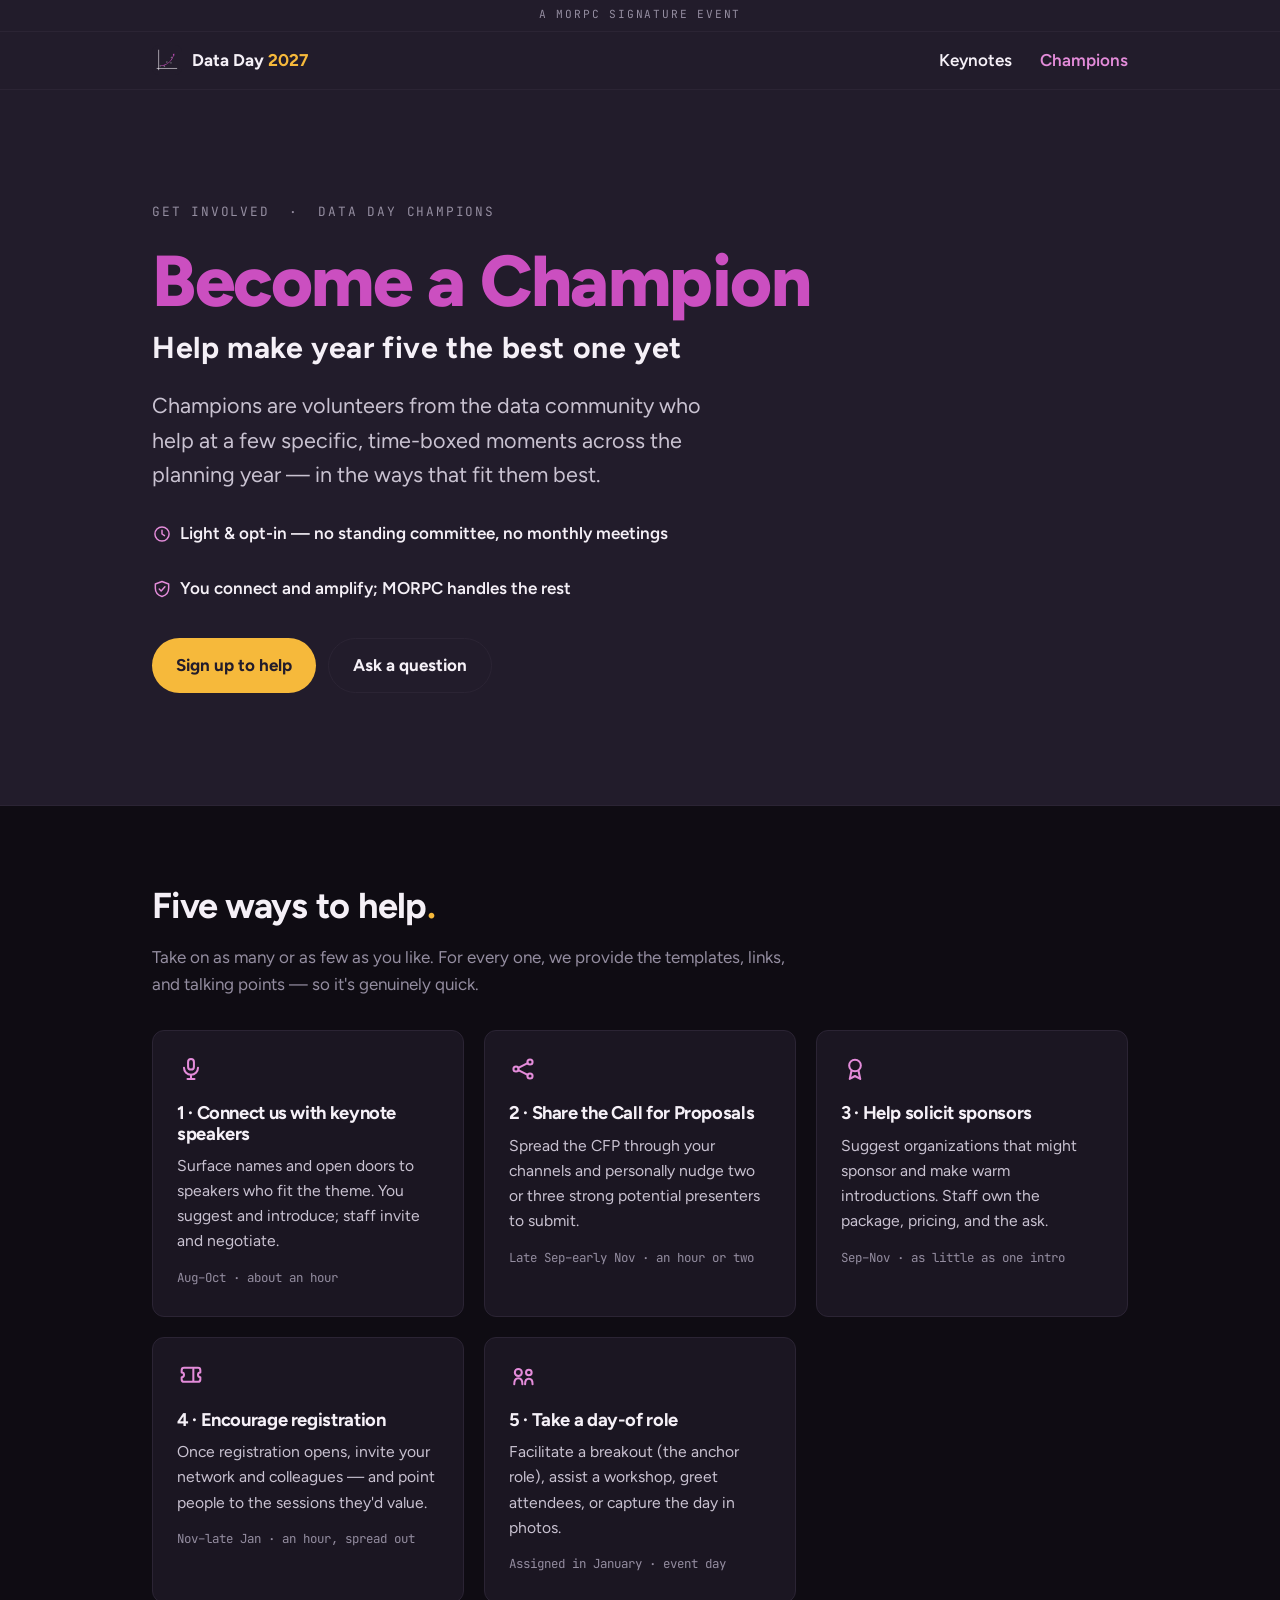
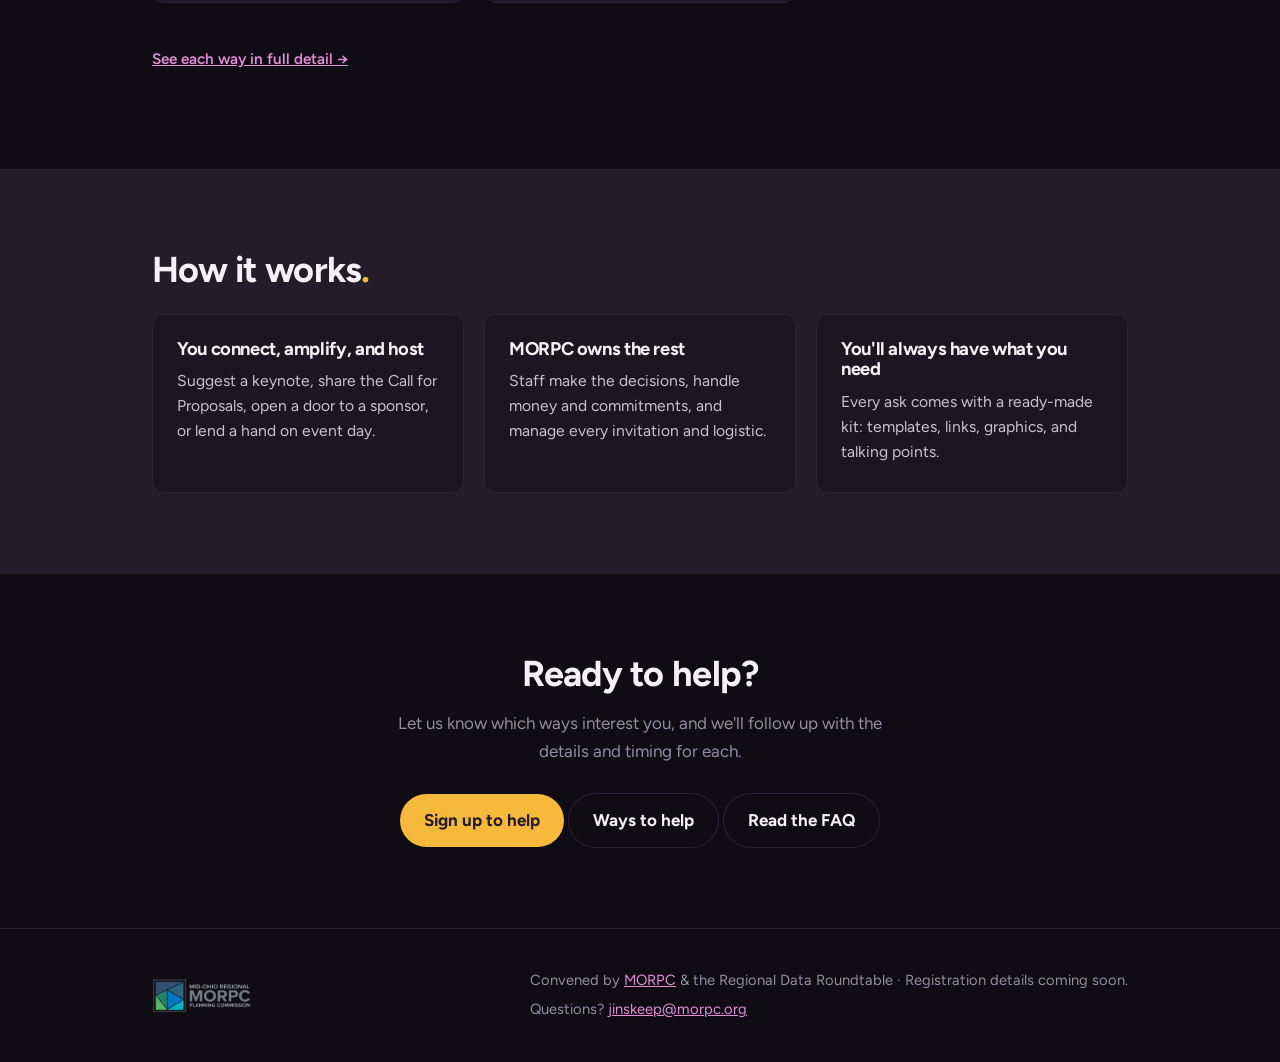
==== docs/champions.html @ 73b7ebe8 "Add Champions FAQ and Ways to Help pages New docs/ways-to-help.html (all five ways in full detail) a" ====
<!DOCTYPE html>
<html lang="en">
<head>
  <meta charset="utf-8">
  <meta name="viewport" content="width=device-width, initial-scale=1">
  <title>Champions — Data Day 2027</title>
  <meta name="description" content="Become a Data Day 2027 Champion — a volunteer from Central Ohio's data community who helps at a few specific, time-boxed moments across the planning year. Five ways to help; sign up to get involved.">
  <meta name="theme-color" content="#221C2B">
  <link rel="icon" href="assets/favicon.svg" type="image/svg+xml">

  <meta property="og:type" content="website">
  <meta property="og:title" content="Become a Data Day 2027 Champion">
  <meta property="og:description" content="Volunteers who help at a few key moments — connect, amplify, and host. Five ways to help.">

  <link rel="preconnect" href="https://fonts.googleapis.com">
  <link rel="preconnect" href="https://fonts.gstatic.com" crossorigin>
  <link href="https://fonts.googleapis.com/css2?family=Figtree:wght@400;500;600;700;800&family=JetBrains+Mono:wght@400;500&display=swap" rel="stylesheet">
  <link rel="stylesheet" href="styles.css">
</head>
<body>
  <a class="skip-link" href="#ways">Skip to content</a>

  <!-- MORPC signature strip -->
  <div class="sig-strip">
    <div class="wrap">
      <a href="https://www.morpc.org" target="_blank" rel="noopener">A MORPC Signature Event</a>
    </div>
  </div>

  <!-- ============================ TOP NAV ============================ -->
  <header class="topbar">
    <div class="wrap">
      <a class="topbar__brand" href="index.html">
        <img class="topbar__logo" src="assets/favicon.svg" alt="">
        <span>Data Day <b>2027</b></span>
      </a>
      <nav class="topbar__nav" aria-label="Primary">
        <a href="keynote.html">Keynotes</a>
        <a href="champions.html" aria-current="page">Champions</a>
      </nav>
    </div>
  </header>

  <!-- ============================ HERO ============================ -->
  <section class="hero">
    <div class="wrap">
      <p class="eyebrow">Get involved &nbsp;·&nbsp; Data Day Champions</p>
      <h1>Become a Champion<span class="sub">Help make year five the best one yet</span></h1>
      <p class="lede">Champions are volunteers from the data community who help at a few specific, time-boxed moments across the planning year — in the ways that fit them best.</p>

      <ul class="facts" style="max-width:none;">
        <li>
          <svg viewBox="0 0 24 24" fill="none" stroke="currentColor" stroke-width="1.75" stroke-linecap="round" stroke-linejoin="round" aria-hidden="true"><circle cx="12" cy="12" r="8.5"/><path d="M12 7.5V12L15 14"/></svg>
          Light &amp; opt-in — no standing committee, no monthly meetings
        </li>
      </ul>
      <ul class="facts" style="max-width:none;">
        <li>
          <svg viewBox="0 0 24 24" fill="none" stroke="currentColor" stroke-width="1.75" stroke-linecap="round" stroke-linejoin="round" aria-hidden="true"><path d="M12 3L20 6V11C20 16 16.3 19.6 12 21C7.7 19.6 4 16 4 11V6L12 3Z"/><path d="M8.7 12L11 14.3L15.5 9.3"/></svg>
          You connect and amplify; MORPC handles the rest
        </li>
      </ul>

      <div class="cta">
        <a class="btn btn-primary" href="https://forms.cloud.microsoft/r/7cFXhbQeMc" target="_blank" rel="noopener">Sign up to help</a>
        <a class="btn btn-ghost" href="mailto:jinskeep@morpc.org?subject=Data%20Day%202027%20Champions">Ask a question</a>
      </div>
    </div>
  </section>

  <!-- ============================ FIVE WAYS ============================ -->
  <section id="ways">
    <div class="wrap">
      <h2>Five ways to help<span class="tick">.</span></h2>
      <p class="muted" style="max-width:60ch;">Take on as many or as few as you like. For every one, we provide the templates, links, and talking points — so it's genuinely quick.</p>

      <div class="grid auto" style="margin-top:2rem;">
        <article class="card">
          <svg viewBox="0 0 24 24" fill="none" stroke="currentColor" stroke-width="1.75" stroke-linecap="round" stroke-linejoin="round" aria-hidden="true"><rect x="9.5" y="3.5" width="5" height="9" rx="2.5"/><path d="M6 11A6 6 0 0 0 18 11"/><path d="M12 17V20.5"/><path d="M9 20.5H15"/></svg>
          <h3>1 · Connect us with keynote speakers</h3>
          <p>Surface names and open doors to speakers who fit the theme. You suggest and introduce; staff invite and negotiate.</p>
          <p class="meta">Aug–Oct · about an hour</p>
        </article>

        <article class="card">
          <svg viewBox="0 0 24 24" fill="none" stroke="currentColor" stroke-width="1.75" stroke-linecap="round" stroke-linejoin="round" aria-hidden="true"><path d="M8 11L16 7"/><path d="M8 13L16 17"/><circle cx="6" cy="12" r="2.2"/><circle cx="18" cy="6" r="2.2"/><circle cx="18" cy="18" r="2.2"/></svg>
          <h3>2 · Share the Call for Proposals</h3>
          <p>Spread the CFP through your channels and personally nudge two or three strong potential presenters to submit.</p>
          <p class="meta">Late Sep–early Nov · an hour or two</p>
        </article>

        <article class="card">
          <svg viewBox="0 0 24 24" fill="none" stroke="currentColor" stroke-width="1.75" stroke-linecap="round" stroke-linejoin="round" aria-hidden="true"><path d="M9 13.5L7.5 20.5L12 18L16.5 20.5L15 13.5"/><circle cx="12" cy="9" r="5"/></svg>
          <h3>3 · Help solicit sponsors</h3>
          <p>Suggest organizations that might sponsor and make warm introductions. Staff own the package, pricing, and the ask.</p>
          <p class="meta">Sep–Nov · as little as one intro</p>
        </article>

        <article class="card">
          <svg viewBox="0 0 24 24" fill="none" stroke="currentColor" stroke-width="1.75" stroke-linecap="round" stroke-linejoin="round" aria-hidden="true"><path d="M4 9V7A2 2 0 0 1 6 5H18A2 2 0 0 1 20 7V9A2 2 0 0 0 20 13V15A2 2 0 0 1 18 17H6A2 2 0 0 1 4 15V13A2 2 0 0 0 4 9Z"/><path d="M14 6V16"/></svg>
          <h3>4 · Encourage registration</h3>
          <p>Once registration opens, invite your network and colleagues — and point people to the sessions they'd value.</p>
          <p class="meta">Nov–late Jan · an hour, spread out</p>
        </article>

        <article class="card">
          <svg viewBox="0 0 24 24" fill="none" stroke="currentColor" stroke-width="1.75" stroke-linecap="round" stroke-linejoin="round" aria-hidden="true"><path d="M4.5 19C4.5 15.7 6 14 8 14C10 14 11.5 15.7 11.5 19"/><path d="M13.8 19C13.8 16 15.2 14.4 17 14.4C18.8 14.4 20.2 16 20.2 19"/><circle cx="8" cy="9" r="3"/><circle cx="17" cy="9" r="2.4"/></svg>
          <h3>5 · Take a day-of role</h3>
          <p>Facilitate a breakout (the anchor role), assist a workshop, greet attendees, or capture the day in photos.</p>
          <p class="meta">Assigned in January · event day</p>
        </article>
      </div>
      <p style="margin-top:1.75rem;"><a class="card__more" href="ways-to-help.html">See each way in full detail &rarr;</a></p>
    </div>
  </section>

  <!-- ============================ HOW IT WORKS ============================ -->
  <section id="how" class="venue">
    <div class="wrap">
      <h2>How it works<span class="tick">.</span></h2>
      <div class="grid cols-3" style="margin-top:1.5rem;">
        <article class="card">
          <h3>You connect, amplify, and host</h3>
          <p>Suggest a keynote, share the Call for Proposals, open a door to a sponsor, or lend a hand on event day.</p>
        </article>
        <article class="card">
          <h3>MORPC owns the rest</h3>
          <p>Staff make the decisions, handle money and commitments, and manage every invitation and logistic.</p>
        </article>
        <article class="card">
          <h3>You'll always have what you need</h3>
          <p>Every ask comes with a ready-made kit: templates, links, graphics, and talking points.</p>
        </article>
      </div>
    </div>
  </section>

  <!-- ============================ CTA ============================ -->
  <section id="signup">
    <div class="wrap" style="text-align:center;">
      <h2 style="margin-bottom:0.5rem;">Ready to help?</h2>
      <p class="muted" style="max-width:48ch; margin-inline:auto;">Let us know which ways interest you, and we'll follow up with the details and timing for each.</p>
      <div class="cta" style="justify-content:center; margin-top:1.75rem;">
        <a class="btn btn-primary" href="https://forms.cloud.microsoft/r/7cFXhbQeMc" target="_blank" rel="noopener">Sign up to help</a>
        <a class="btn btn-ghost" href="ways-to-help.html">Ways to help</a>
        <a class="btn btn-ghost" href="faq.html">Read the FAQ</a>
      </div>
    </div>
  </section>

  <!-- ============================ FOOTER ============================ -->
  <footer>
    <div class="wrap">
      <a class="footer__morpc" href="https://www.morpc.org" target="_blank" rel="noopener" aria-label="Mid-Ohio Regional Planning Commission — morpc.org (opens in a new tab)">
        <img src="assets/morpc-logo.png" alt="Mid-Ohio Regional Planning Commission (MORPC)">
      </a>
      <div class="footer__text">
        <p>Convened by <a href="https://www.morpc.org" target="_blank" rel="noopener">MORPC</a> &amp; the Regional Data Roundtable · Registration details coming soon.</p>
        <p>Questions? <a href="mailto:jinskeep@morpc.org">jinskeep@morpc.org</a></p>
      </div>
    </div>
  </footer>
</body>
</html>
---- docs/styles.css ----
/* ==========================================================================
   Data Day 2027 — site styles
   Dark-first, mobile-first. Design tokens synced from ../Design/palette.css
   (kept inline here so GitHub Pages serves everything from /docs).
   ========================================================================== */

:root {
  /* Signal Magenta (hero) */
  --dd-magenta-300: #E48CDA;
  --dd-magenta-500: #CB4FC0;
  --dd-magenta-600: #7A2F71;
  /* Route Indigo (secondary) */
  --dd-indigo-300: #9C8FE0;
  --dd-indigo-500: #6153C4;
  /* Plot Gold (accent / forward motion) */
  --dd-gold-500: #F6B93B;
  --dd-gold-600: #B8790F;
  /* Neutrals / surfaces */
  --dd-cloud: #F5F0F7;
  --dd-mist: #948DA0;
  --dd-surface: #4A3F5C;
  --dd-ink-void: #221C2B;
  --dd-page: #0F0C13;
  --dd-card: #1B1622;
  --dd-border: #2B2434;

  /* semantic aliases */
  --bg: var(--dd-page);
  --fg: var(--dd-cloud);
  --fg-muted: var(--dd-mist);
  --accent: var(--dd-gold-500);
  --hero: var(--dd-magenta-500);
  --link: var(--dd-magenta-300);

  --maxw: 68rem;
  --pad: clamp(1.25rem, 5vw, 3.5rem);
  --radius: 12px;
  --font: 'Figtree', system-ui, -apple-system, 'Segoe UI', Roboto, sans-serif;
}

* { box-sizing: border-box; }

html { scroll-behavior: smooth; }

body {
  margin: 0;
  background: var(--bg);
  color: var(--fg);
  font-family: var(--font);
  font-size: 1.0625rem;
  line-height: 1.6;
  -webkit-font-smoothing: antialiased;
}

h1, h2, h3 { line-height: 1.1; letter-spacing: -0.02em; margin: 0 0 0.5em; }

a { color: var(--link); }

img, svg { max-width: 100%; }

/* Skip link for keyboard users */
.skip-link {
  position: absolute; left: -999px; top: 0;
  background: var(--dd-gold-500); color: var(--dd-ink-void);
  padding: 0.5rem 1rem; border-radius: 0 0 8px 0; font-weight: 700; z-index: 10;
}
.skip-link:focus { left: 0; }

.wrap { width: 100%; max-width: var(--maxw); margin-inline: auto; padding-inline: var(--pad); }

/* ---- Buttons ---- */
.btn {
  display: inline-flex; align-items: center; gap: 0.5rem;
  font-weight: 700; text-decoration: none; border-radius: 999px;
  padding: 0.8rem 1.5rem; transition: transform .12s ease, filter .12s ease;
}
.btn:hover { transform: translateY(-1px); filter: brightness(1.05); }
.btn-primary { background: var(--dd-gold-500); color: var(--dd-ink-void); } /* AAA on dark */
.btn-ghost {
  background: transparent; color: var(--fg);
  border: 1.5px solid var(--dd-border);
}

/* ---- MORPC signature strip (above nav) ---- */
.sig-strip { background: var(--dd-ink-void); border-bottom: 1px solid var(--dd-border); }
.sig-strip .wrap { display: flex; justify-content: center; padding-block: 0.4rem; }
.sig-strip a, .sig-strip span {
  font-family: 'JetBrains Mono', ui-monospace, monospace;
  font-size: 0.7rem; letter-spacing: 0.16em; text-transform: uppercase;
  color: var(--dd-mist); text-decoration: none;
}
.sig-strip a:hover { color: var(--dd-magenta-300); }

/* ---- Top nav ---- */
.topbar { background: var(--dd-ink-void); border-bottom: 1px solid var(--dd-border); }
.topbar .wrap { display: flex; align-items: center; justify-content: space-between; padding-block: 0.85rem; }
.topbar__brand { display: flex; align-items: center; gap: 0.6rem; color: var(--fg); text-decoration: none; font-weight: 700; }
.topbar__logo { width: 30px; height: 30px; }
.topbar__brand b { color: var(--dd-gold-500); }
.topbar__nav { display: flex; gap: clamp(1rem, 3vw, 1.75rem); }
.topbar__nav a { color: var(--fg); text-decoration: none; font-weight: 600; }
.topbar__nav a:hover, .topbar__nav a[aria-current="page"] { color: var(--dd-magenta-300); }

/* ---- Hero ---- */
.hero {
  background: var(--dd-ink-void);
  border-bottom: 1px solid var(--dd-border);
  padding-block: clamp(3.5rem, 10vw, 7rem);
}
.hero .eyebrow {
  font-family: 'JetBrains Mono', ui-monospace, monospace;
  font-size: 0.8rem; letter-spacing: 0.14em; text-transform: uppercase;
  color: var(--dd-mist); margin: 0 0 1.25rem;
}
.hero__mark { width: clamp(64px, 12vw, 104px); height: auto; margin-bottom: 1.5rem; }
/* Mark + title share one row (horizontal lockup) */
.hero__lockup { display: flex; align-items: center; gap: clamp(1rem, 3vw, 2rem); }
.hero__lockup .hero__mark { margin-bottom: 0; flex: none; }
.hero__lockup h1 { flex: 1 1 auto; min-width: 0; }
.hero h1 {
  font-size: clamp(2.5rem, 8vw, 4.5rem); font-weight: 800; margin: 0;
  color: var(--hero);
}
.hero h1 .sub { display: block; color: var(--fg); font-size: 0.42em; font-weight: 700; letter-spacing: 0.02em; margin-top: 0.6rem; }
.hero .lede { font-size: clamp(1.05rem, 2.5vw, 1.35rem); color: #C9C2D1; max-width: 42ch; margin: 1.5rem 0 0; }
.hero .facts { display: flex; flex-wrap: wrap; gap: 0.6rem 1.5rem; margin: 1.75rem 0 0; padding: 0; list-style: none; }
.hero .facts li { display: flex; align-items: center; gap: 0.5rem; font-weight: 600; }
.hero .facts .num { color: var(--dd-gold-500); }
.hero .facts svg { width: 20px; height: 20px; color: var(--dd-magenta-300); flex: none; }
.hero .cta { display: flex; flex-wrap: wrap; gap: 0.75rem; margin-top: 2.25rem; }

/* ---- Sections ---- */
section { padding-block: clamp(3rem, 8vw, 5rem); }
section h2 { font-size: clamp(1.6rem, 4vw, 2.25rem); color: var(--fg); }
section h2 .tick { color: var(--dd-gold-500); }
.muted { color: var(--fg-muted); }
.grid { display: grid; gap: 1.25rem; grid-template-columns: 1fr; }
@media (min-width: 40rem) { .grid.cols-3 { grid-template-columns: repeat(3, 1fr); } }
.grid.auto { grid-template-columns: repeat(auto-fit, minmax(15rem, 1fr)); }

.card {
  background: var(--dd-card); border: 1px solid var(--dd-border);
  border-radius: var(--radius); padding: 1.5rem 1.5rem 1.75rem;
}
.card svg { width: 28px; height: 28px; color: var(--dd-magenta-300); margin-bottom: 0.75rem; }
.card h3 { font-size: 1.15rem; color: var(--fg); }
.card p { margin: 0; color: #C9C2D1; font-size: 0.98rem; }
.card .meta { margin-top: 0.9rem; font-family: 'JetBrains Mono', ui-monospace, monospace; font-size: 0.78rem; color: var(--dd-mist); }

/* Whole-card links (Get involved) */
.card--link { text-decoration: none; color: inherit; display: block; transition: border-color .12s ease, transform .12s ease; }
.card--link:hover { border-color: var(--dd-magenta-500); transform: translateY(-2px); }
.card__more { display: inline-block; margin-top: 1rem; color: var(--dd-magenta-300); font-weight: 600; font-size: 0.95rem; }
.card--link:hover .card__more { color: var(--dd-magenta-500); }

/* ---- Ways to help: per-way key/value meta ---- */
.way ul { margin: 0 0 0.5rem; padding-left: 1.15rem; color: #C9C2D1; }
.way ul li { margin-bottom: 0.35rem; }
.way ul li::marker { color: var(--dd-magenta-300); }
.kv { margin: 1.1rem 0 0; }
.kv > div { display: grid; grid-template-columns: 6.5rem 1fr; gap: 0.15rem 0.9rem; padding: 0.5rem 0; border-top: 1px solid var(--dd-border); }
.kv dt { font-family: 'JetBrains Mono', ui-monospace, monospace; font-size: 0.68rem; text-transform: uppercase; letter-spacing: 0.08em; color: var(--dd-mist); padding-top: 0.15rem; }
.kv dd { margin: 0; color: #C9C2D1; font-size: 0.95rem; }

/* ---- FAQ ---- */
.faq { margin: 1rem 0 2.5rem; max-width: 74ch; }
.faq__item + .faq__item { margin-top: 1.6rem; padding-top: 1.6rem; border-top: 1px solid var(--dd-border); }
.faq__q { font-size: 1.1rem; color: var(--fg); margin: 0 0 0.5rem; }
.faq__a { margin: 0; color: #C9C2D1; }

/* ---- Venue ---- */
.venue { background: var(--dd-ink-void); border-block: 1px solid var(--dd-border); }
.venue address { font-style: normal; color: #C9C2D1; margin: 0.5rem 0 1.25rem; }

/* ---- Footer ---- */
footer { padding-block: 2.5rem; border-top: 1px solid var(--dd-border); }
footer .wrap { display: flex; flex-wrap: wrap; gap: 1.5rem 2rem; justify-content: space-between; align-items: center; }
footer p { margin: 0; color: var(--fg-muted); font-size: 0.92rem; }
footer a { color: var(--link); }
.footer__morpc { display: inline-flex; flex: none; }
.footer__morpc img { width: 100px; height: auto; }
.footer__text { display: flex; flex-direction: column; gap: 0.4rem; }

/* Respect reduced motion */
@media (prefers-reduced-motion: reduce) {
  html { scroll-behavior: auto; }
  .btn { transition: none; }
}
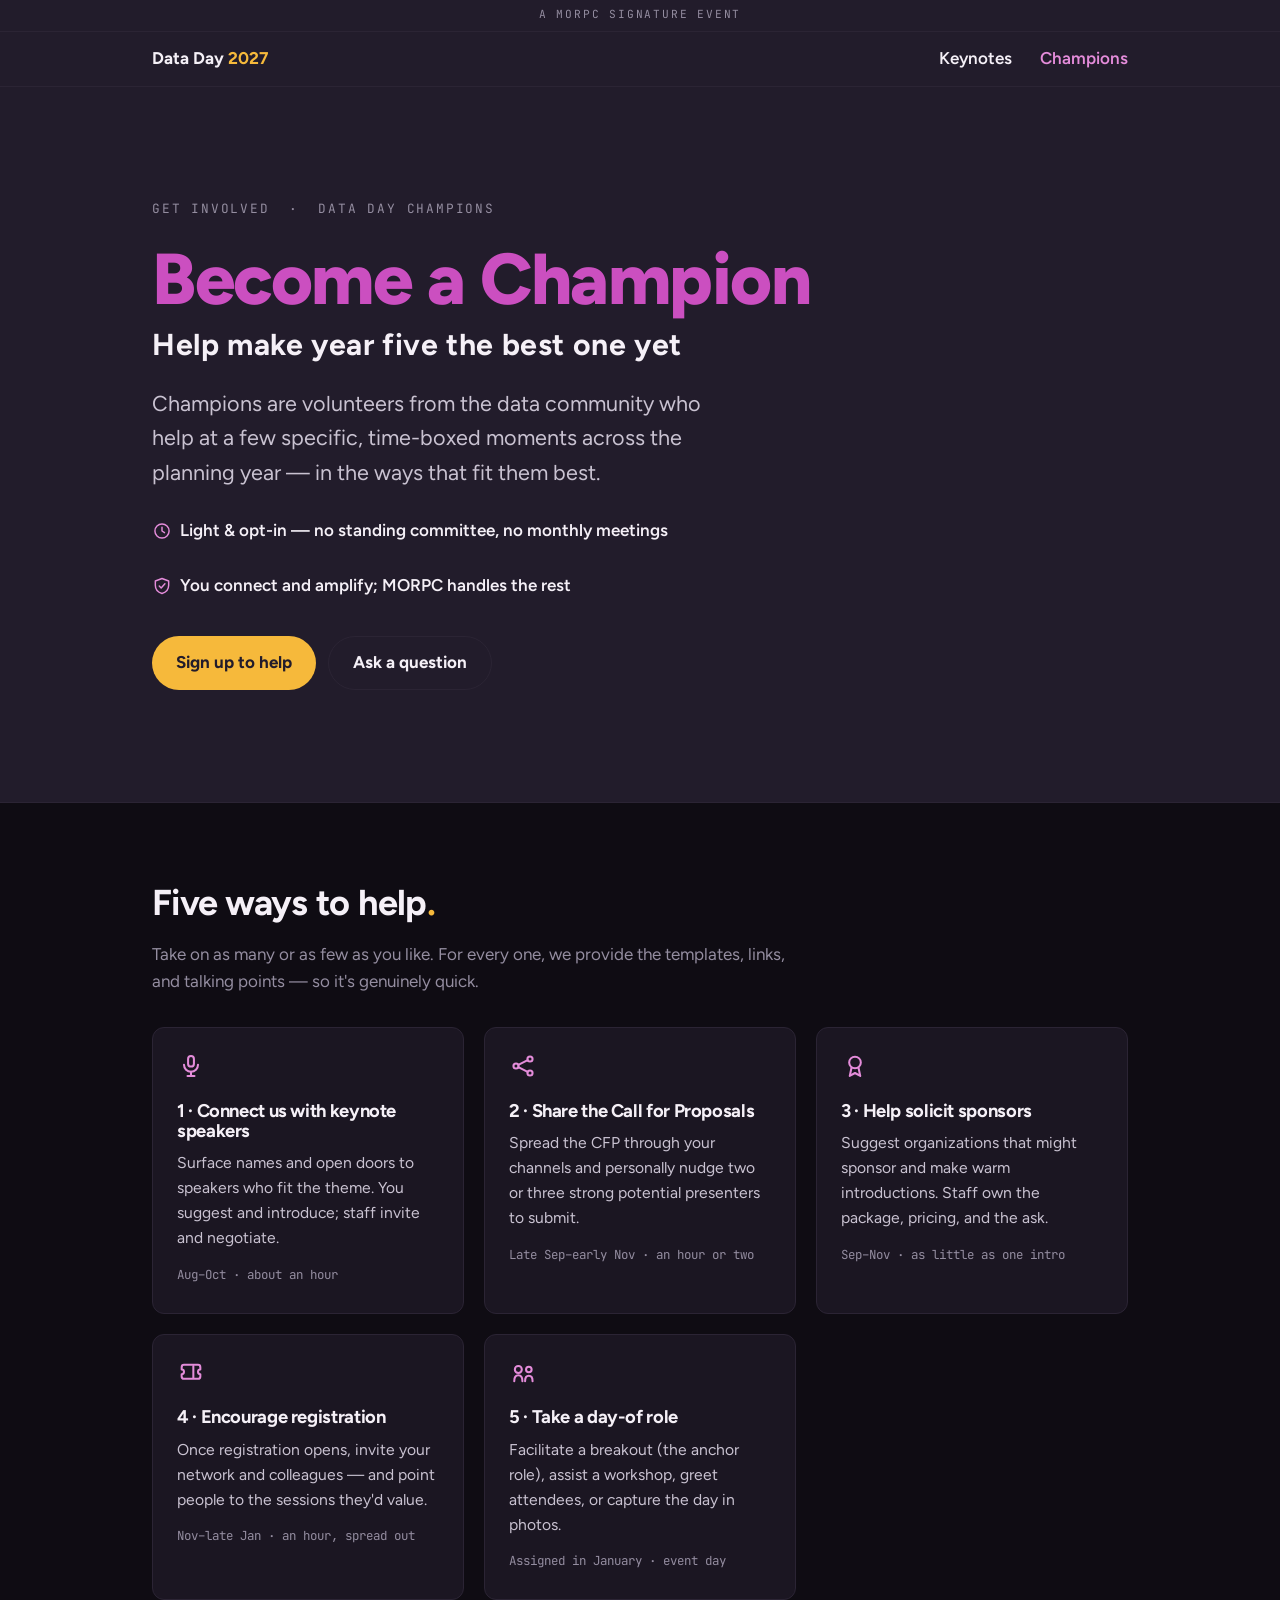
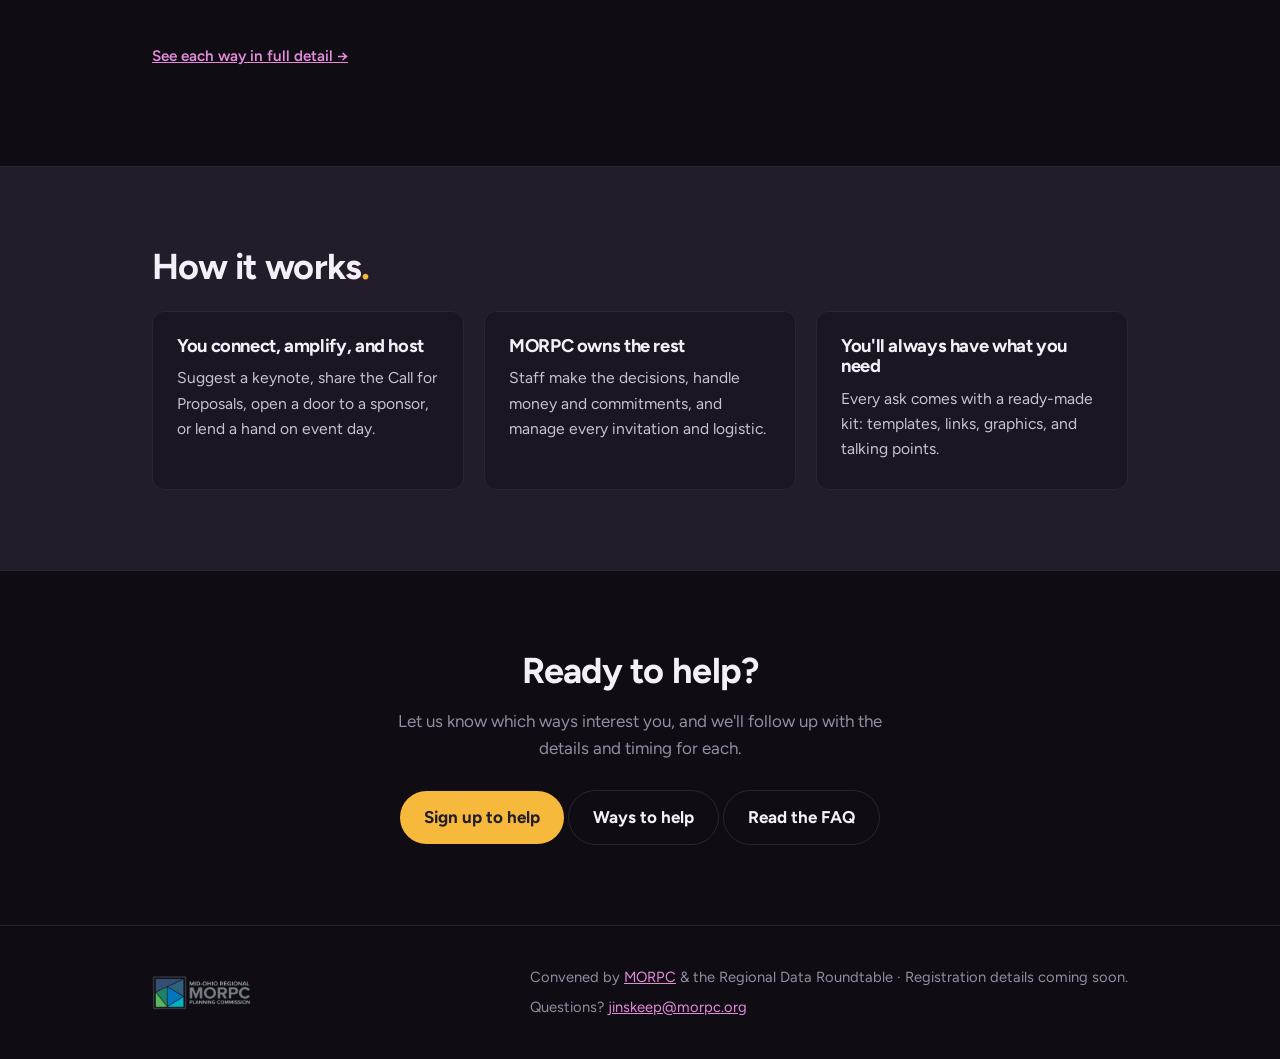
==== commit 31f2acb6: "Drop the trend mark from the top nav; keep just "Data Day 2027" Remove the favicon image from the to" ====
--- a/docs/champions.html
+++ b/docs/champions.html
@@ -31,7 +31,6 @@
   <header class="topbar">
     <div class="wrap">
       <a class="topbar__brand" href="index.html">
-        <img class="topbar__logo" src="assets/favicon.svg" alt="">
         <span>Data Day <b>2027</b></span>
       </a>
       <nav class="topbar__nav" aria-label="Primary">
--- a/docs/styles.css
+++ b/docs/styles.css
@@ -95,7 +95,6 @@
 .topbar { background: var(--dd-ink-void); border-bottom: 1px solid var(--dd-border); }
 .topbar .wrap { display: flex; align-items: center; justify-content: space-between; padding-block: 0.85rem; }
 .topbar__brand { display: flex; align-items: center; gap: 0.6rem; color: var(--fg); text-decoration: none; font-weight: 700; }
-.topbar__logo { width: 30px; height: 30px; }
 .topbar__brand b { color: var(--dd-gold-500); }
 .topbar__nav { display: flex; gap: clamp(1rem, 3vw, 1.75rem); }
 .topbar__nav a { color: var(--fg); text-decoration: none; font-weight: 600; }
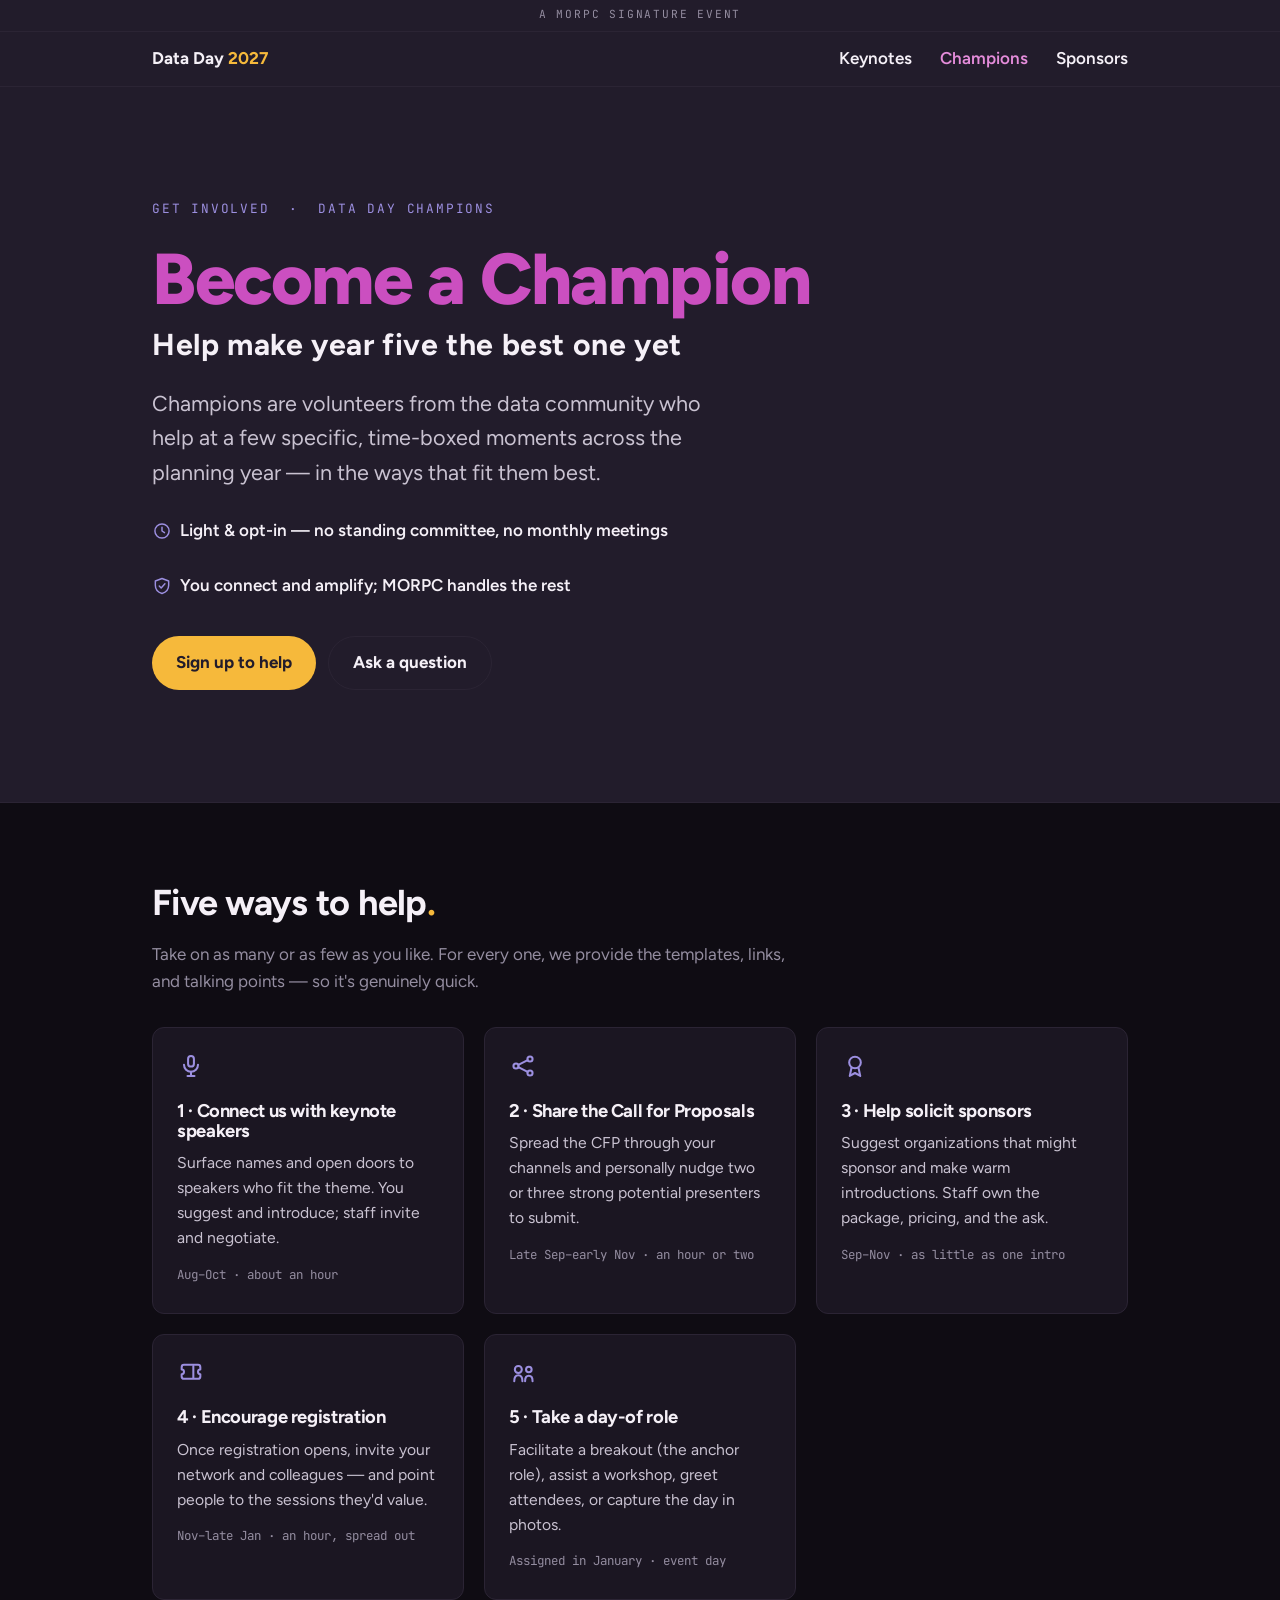
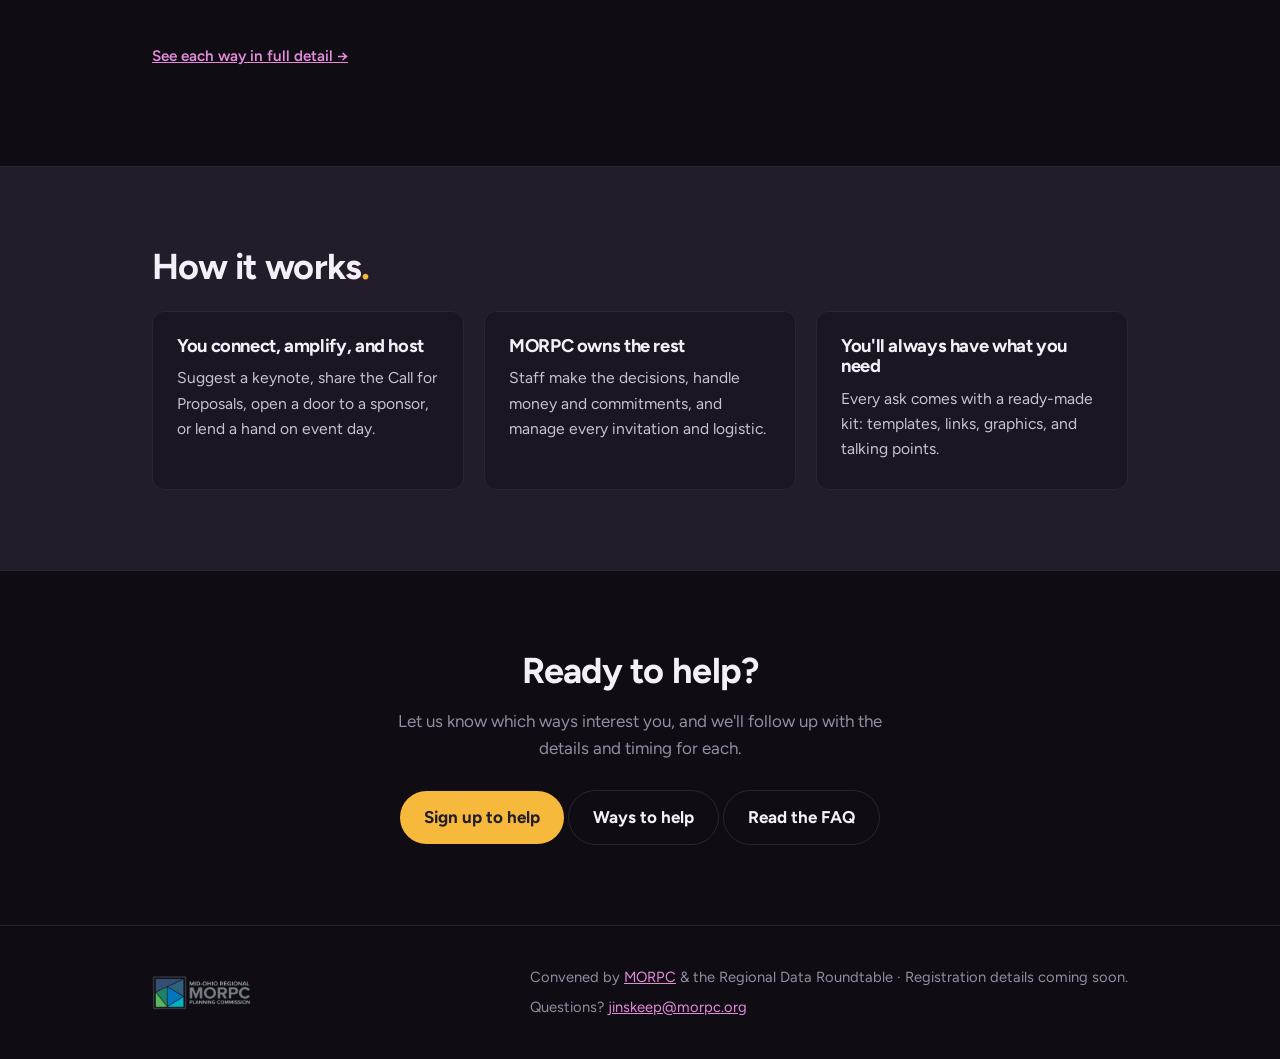
==== commit dd443347: "Add Sponsors to nav; incorporate indigo accents Add a "Sponsors" link to the top nav on every page (" ====
--- a/docs/champions.html
+++ b/docs/champions.html
@@ -36,6 +36,7 @@
       <nav class="topbar__nav" aria-label="Primary">
         <a href="keynote.html">Keynotes</a>
         <a href="champions.html" aria-current="page">Champions</a>
+        <a href="sponsors.html">Sponsors</a>
       </nav>
     </div>
   </header>
--- a/docs/styles.css
+++ b/docs/styles.css
@@ -93,8 +93,8 @@
 
 /* ---- Top nav ---- */
 .topbar { background: var(--dd-ink-void); border-bottom: 1px solid var(--dd-border); }
-.topbar .wrap { display: flex; align-items: center; justify-content: space-between; padding-block: 0.85rem; }
-.topbar__brand { display: flex; align-items: center; gap: 0.6rem; color: var(--fg); text-decoration: none; font-weight: 700; }
+.topbar .wrap { display: flex; align-items: center; justify-content: space-between; flex-wrap: wrap; gap: 0.35rem 1.25rem; padding-block: 0.85rem; }
+.topbar__brand { display: flex; align-items: center; gap: 0.6rem; color: var(--fg); text-decoration: none; font-weight: 700; white-space: nowrap; }
 .topbar__brand b { color: var(--dd-gold-500); }
 .topbar__nav { display: flex; gap: clamp(1rem, 3vw, 1.75rem); }
 .topbar__nav a { color: var(--fg); text-decoration: none; font-weight: 600; }
@@ -109,7 +109,7 @@
 .hero .eyebrow {
   font-family: 'JetBrains Mono', ui-monospace, monospace;
   font-size: 0.8rem; letter-spacing: 0.14em; text-transform: uppercase;
-  color: var(--dd-mist); margin: 0 0 1.25rem;
+  color: var(--dd-indigo-300); margin: 0 0 1.25rem;
 }
 .hero__mark { width: clamp(64px, 12vw, 104px); height: auto; margin-bottom: 1.5rem; }
 /* Mark + title share one row (horizontal lockup) */
@@ -125,7 +125,7 @@
 .hero .facts { display: flex; flex-wrap: wrap; gap: 0.6rem 1.5rem; margin: 1.75rem 0 0; padding: 0; list-style: none; }
 .hero .facts li { display: flex; align-items: center; gap: 0.5rem; font-weight: 600; }
 .hero .facts .num { color: var(--dd-gold-500); }
-.hero .facts svg { width: 20px; height: 20px; color: var(--dd-magenta-300); flex: none; }
+.hero .facts svg { width: 20px; height: 20px; color: var(--dd-indigo-300); flex: none; }
 .hero .cta { display: flex; flex-wrap: wrap; gap: 0.75rem; margin-top: 2.25rem; }
 
 /* ---- Sections ---- */
@@ -141,7 +141,7 @@
   background: var(--dd-card); border: 1px solid var(--dd-border);
   border-radius: var(--radius); padding: 1.5rem 1.5rem 1.75rem;
 }
-.card svg { width: 28px; height: 28px; color: var(--dd-magenta-300); margin-bottom: 0.75rem; }
+.card svg { width: 28px; height: 28px; color: var(--dd-indigo-300); margin-bottom: 0.75rem; }
 .card h3 { font-size: 1.15rem; color: var(--fg); }
 .card p { margin: 0; color: #C9C2D1; font-size: 0.98rem; }
 .card .meta { margin-top: 0.9rem; font-family: 'JetBrains Mono', ui-monospace, monospace; font-size: 0.78rem; color: var(--dd-mist); }
@@ -155,10 +155,10 @@
 /* ---- Ways to help: per-way key/value meta ---- */
 .way ul { margin: 0 0 0.5rem; padding-left: 1.15rem; color: #C9C2D1; }
 .way ul li { margin-bottom: 0.35rem; }
-.way ul li::marker { color: var(--dd-magenta-300); }
+.way ul li::marker { color: var(--dd-indigo-300); }
 .kv { margin: 1.1rem 0 0; }
 .kv > div { display: grid; grid-template-columns: 6.5rem 1fr; gap: 0.15rem 0.9rem; padding: 0.5rem 0; border-top: 1px solid var(--dd-border); }
-.kv dt { font-family: 'JetBrains Mono', ui-monospace, monospace; font-size: 0.68rem; text-transform: uppercase; letter-spacing: 0.08em; color: var(--dd-mist); padding-top: 0.15rem; }
+.kv dt { font-family: 'JetBrains Mono', ui-monospace, monospace; font-size: 0.68rem; text-transform: uppercase; letter-spacing: 0.08em; color: var(--dd-indigo-300); padding-top: 0.15rem; }
 .kv dd { margin: 0; color: #C9C2D1; font-size: 0.95rem; }
 
 /* ---- FAQ ---- */
@@ -166,6 +166,17 @@
 .faq__item + .faq__item { margin-top: 1.6rem; padding-top: 1.6rem; border-top: 1px solid var(--dd-border); }
 .faq__q { font-size: 1.1rem; color: var(--fg); margin: 0 0 0.5rem; }
 .faq__a { margin: 0; color: #C9C2D1; }
+
+/* ---- Sponsor wall (placeholder slots until logos sign on) ---- */
+.sponsor-wall { display: grid; grid-template-columns: repeat(2, 1fr); gap: 1rem; margin-top: 1.75rem; }
+@media (min-width: 40rem) { .sponsor-wall { grid-template-columns: repeat(4, 1fr); } }
+.sponsor-slot {
+  display: flex; align-items: center; justify-content: center; text-align: center;
+  min-height: 96px; padding: 1rem;
+  border: 1px dashed var(--dd-border); border-radius: var(--radius);
+  background: var(--dd-card);
+  color: var(--dd-mist); font-size: 0.85rem; font-weight: 600;
+}
 
 /* ---- Venue ---- */
 .venue { background: var(--dd-ink-void); border-block: 1px solid var(--dd-border); }
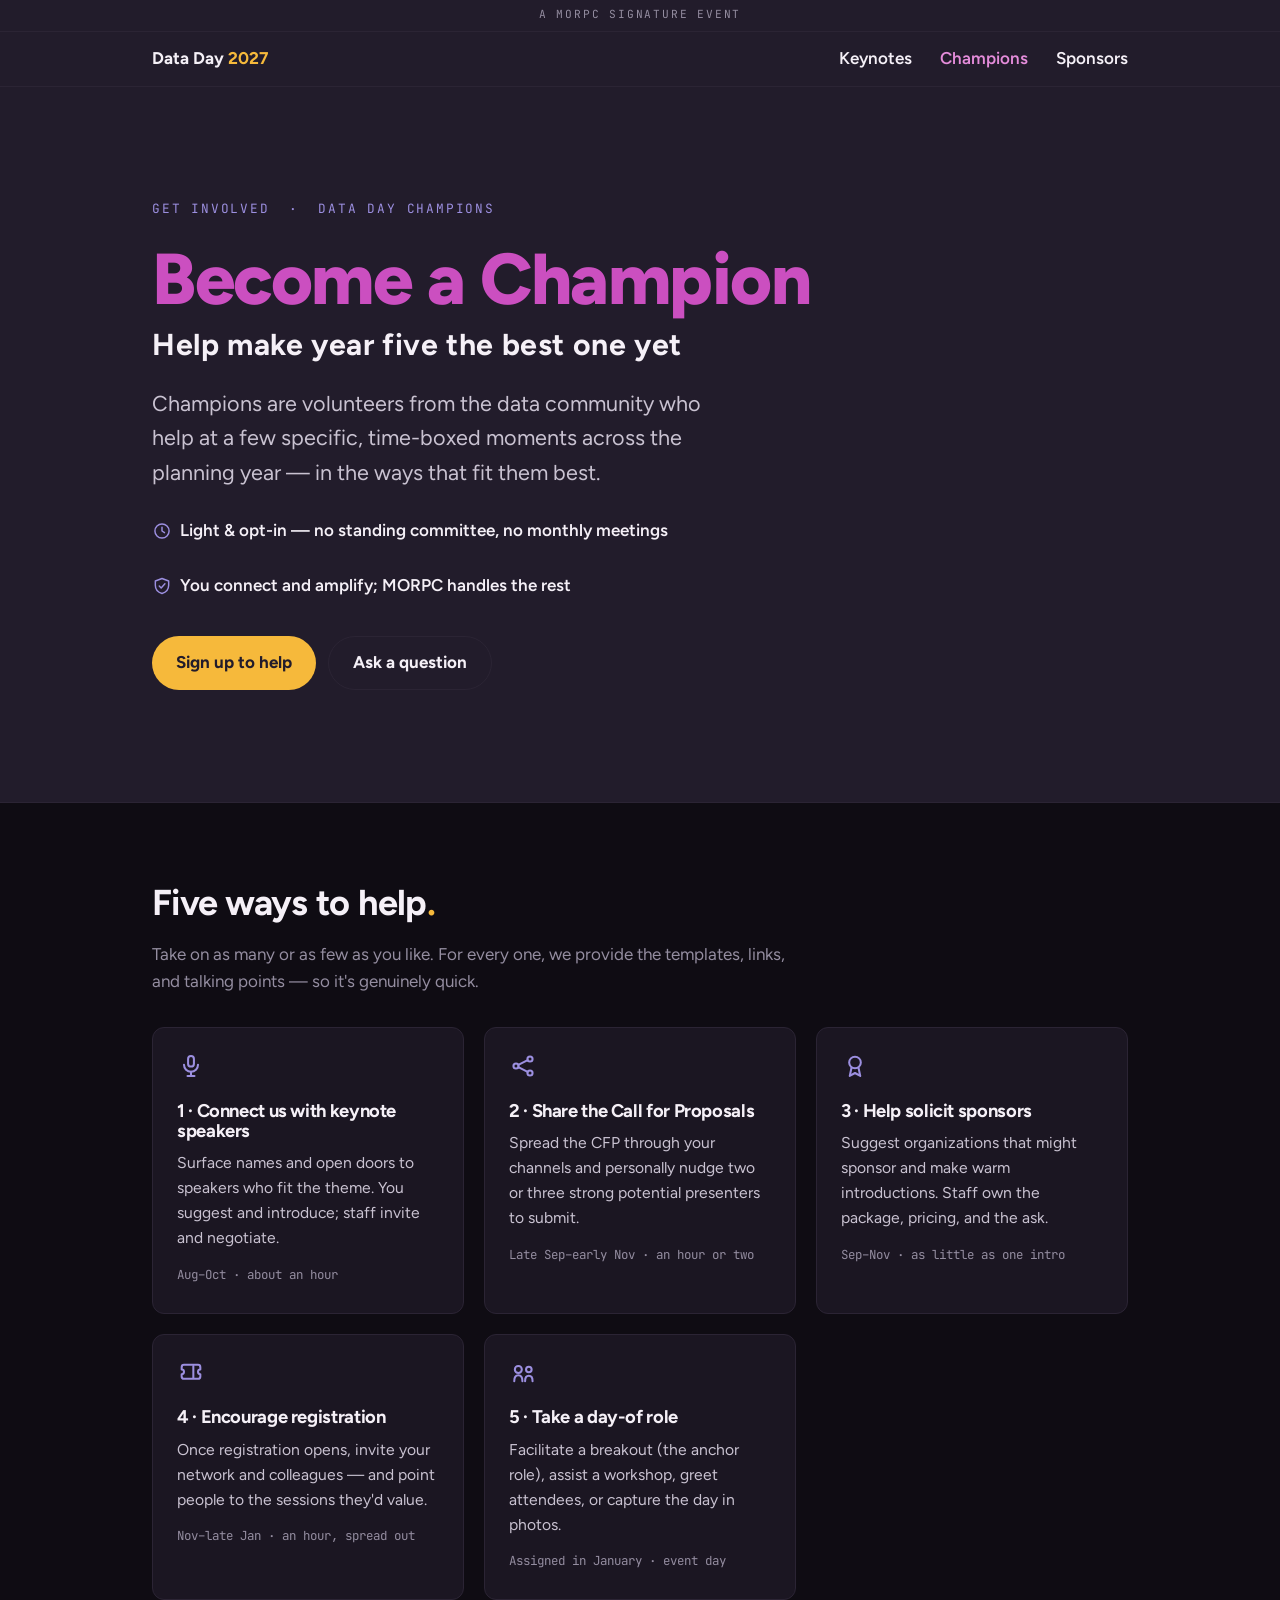
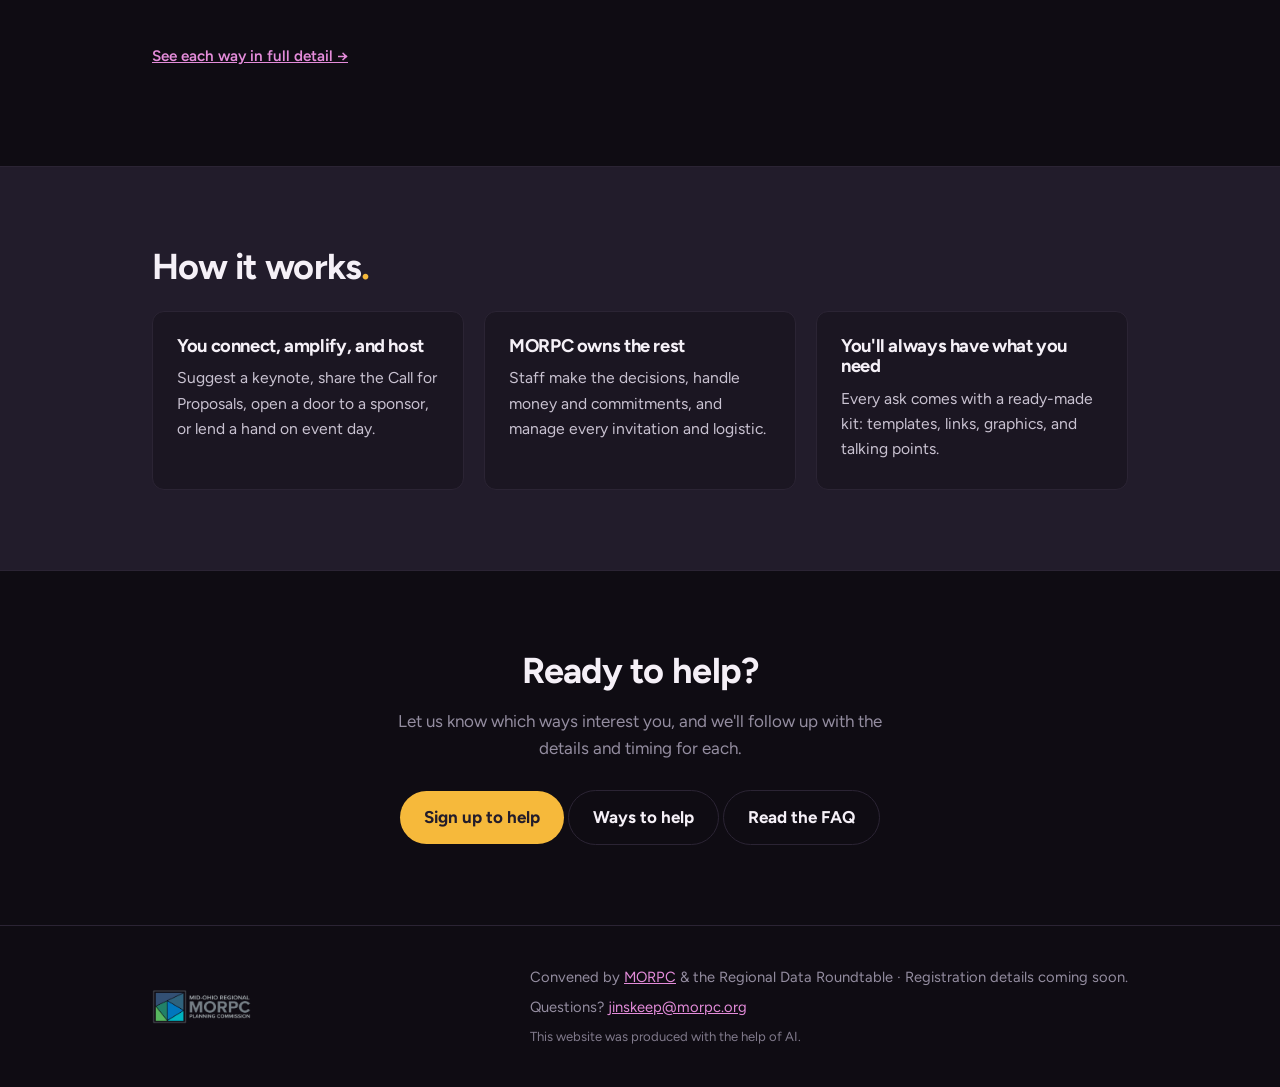
==== commit e389f33e: "Add AI-assistance note to the site footer Note in every page footer that the website was produced wi" ====
--- a/docs/champions.html
+++ b/docs/champions.html
@@ -157,6 +157,7 @@
       <div class="footer__text">
         <p>Convened by <a href="https://www.morpc.org" target="_blank" rel="noopener">MORPC</a> &amp; the Regional Data Roundtable · Registration details coming soon.</p>
         <p>Questions? <a href="mailto:jinskeep@morpc.org">jinskeep@morpc.org</a></p>
+        <p style="font-size:0.82rem; opacity:0.85;">This website was produced with the help of AI.</p>
       </div>
     </div>
   </footer>
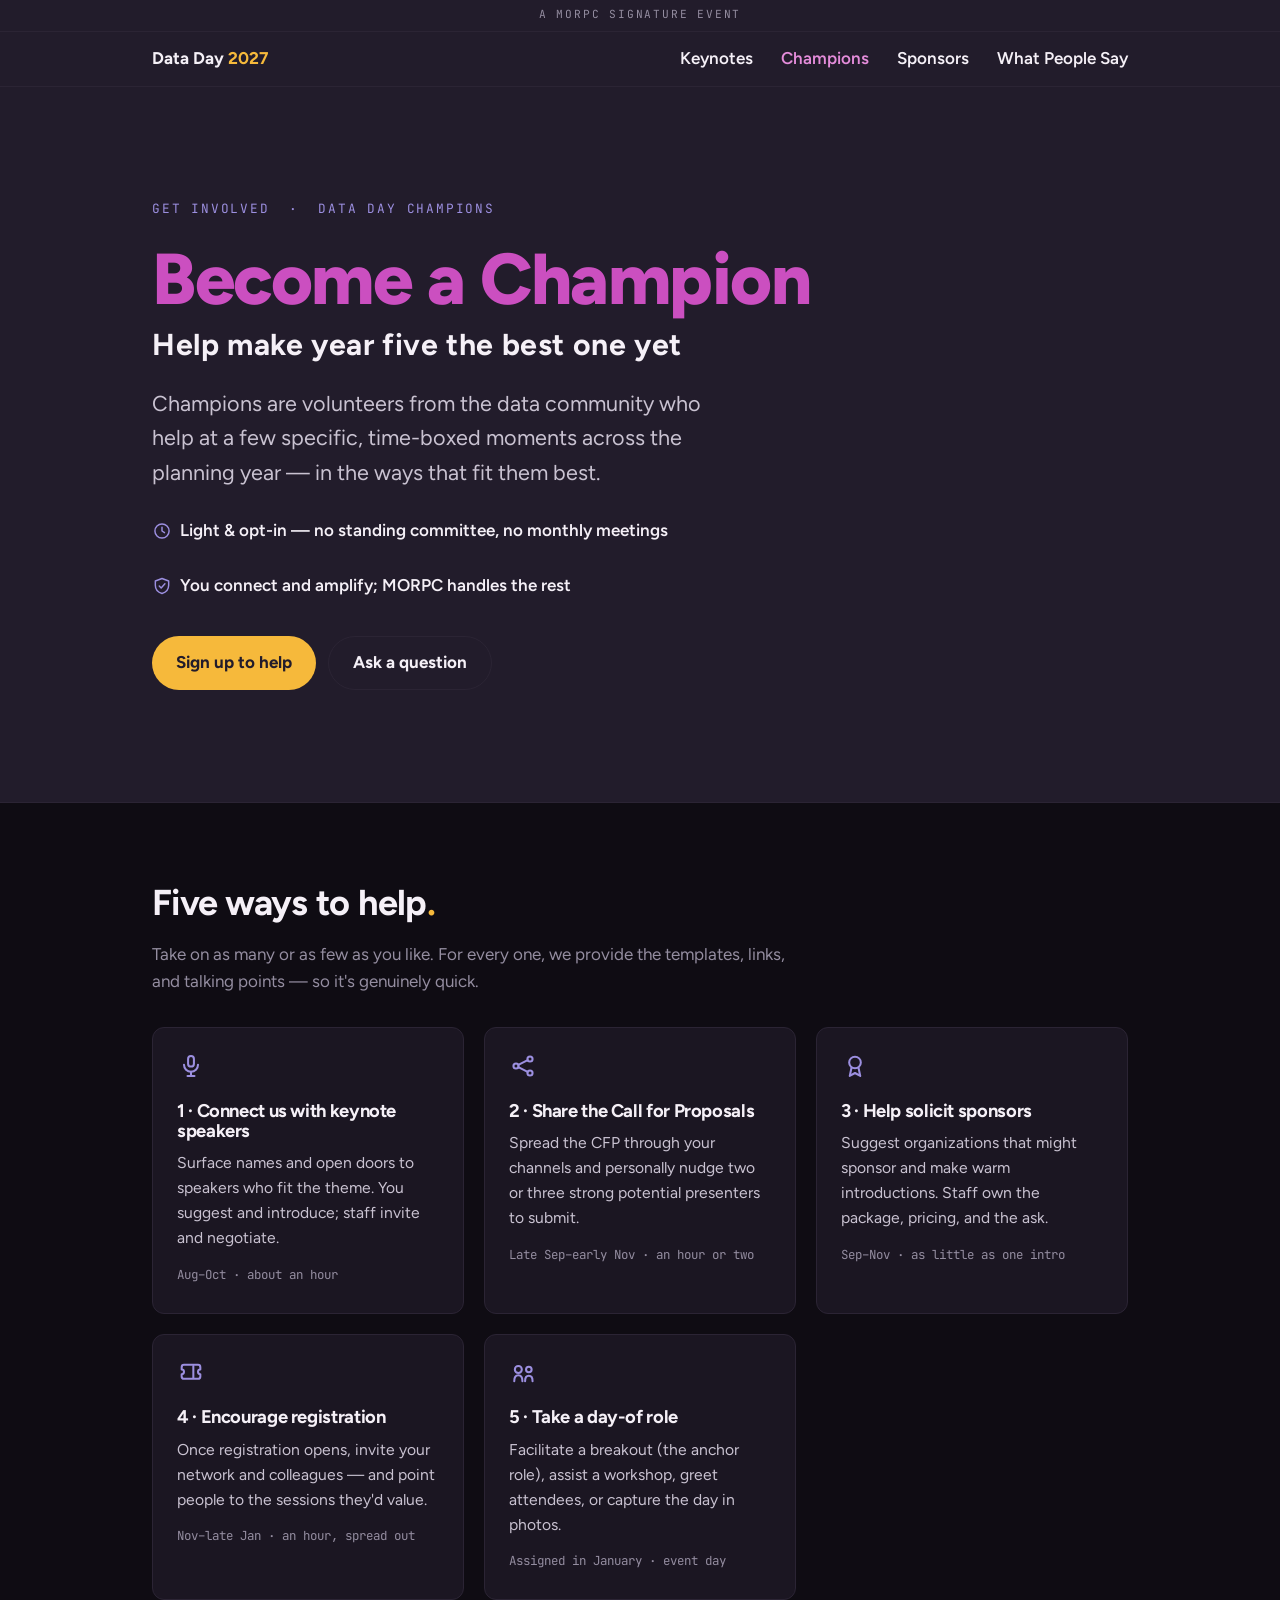
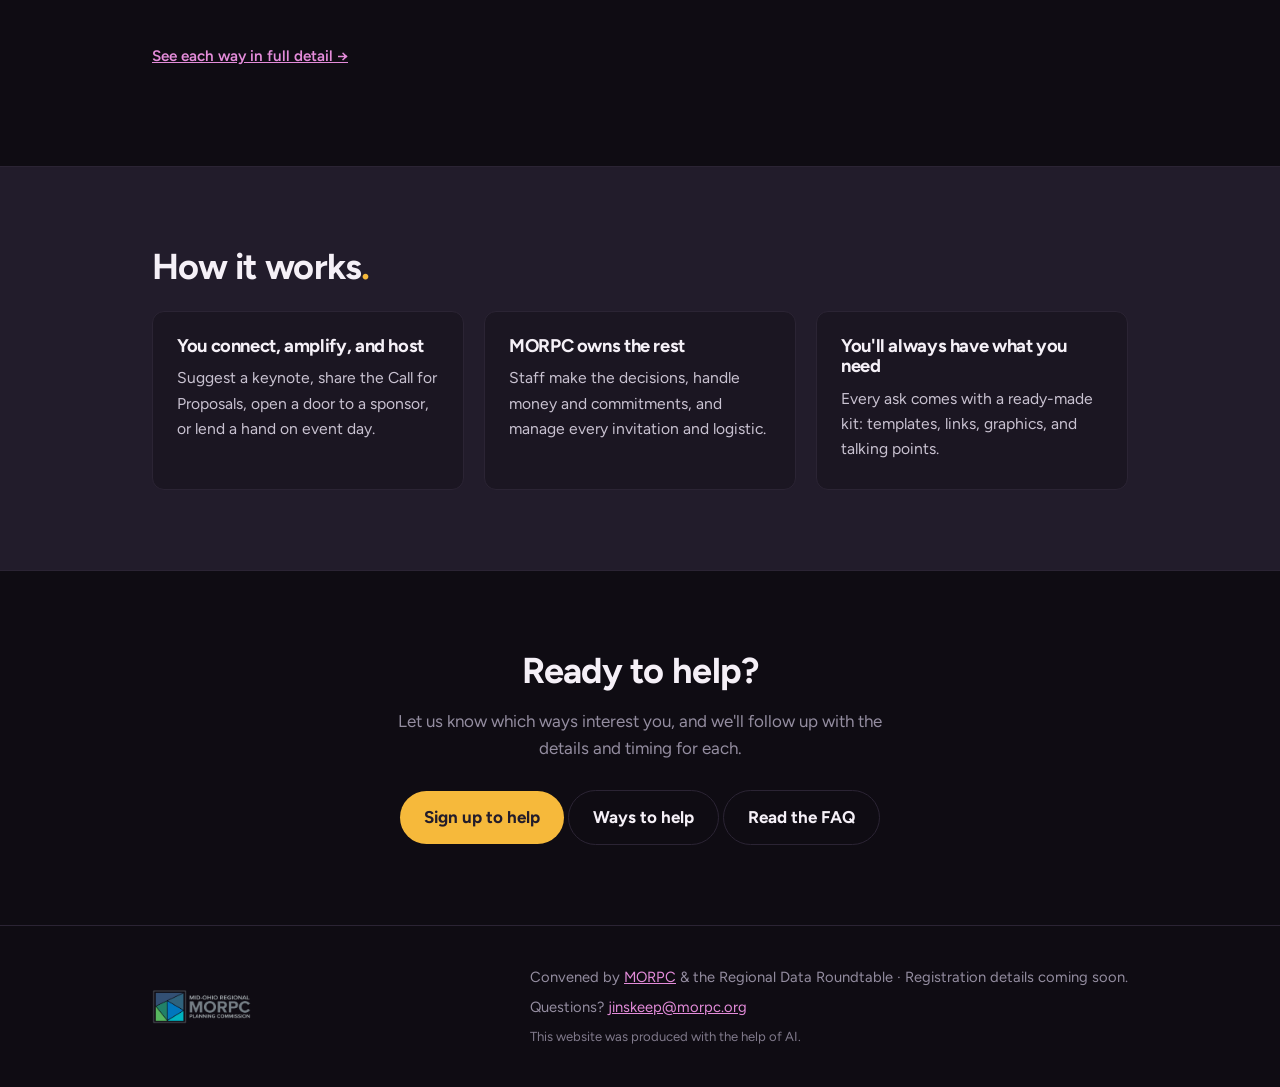
==== commit 4a0bc61b: "Add "What People Say" testimonials page and speaker/sponsor one-pager Highlights 2025-2026 post-even" ====
--- a/docs/champions.html
+++ b/docs/champions.html
@@ -37,6 +37,7 @@
         <a href="keynote.html">Keynotes</a>
         <a href="champions.html" aria-current="page">Champions</a>
         <a href="sponsors.html">Sponsors</a>
+        <a href="what-people-say.html">What People Say</a>
       </nav>
     </div>
   </header>
--- a/docs/styles.css
+++ b/docs/styles.css
@@ -191,6 +191,29 @@
 .footer__morpc img { width: 100px; height: auto; }
 .footer__text { display: flex; flex-direction: column; gap: 0.4rem; }
 
+/* ---- Stat tiles (What people say) ---- */
+.stats { display: grid; gap: 1.25rem; grid-template-columns: repeat(auto-fit, minmax(11rem, 1fr)); margin-top: 2rem; }
+.stat {
+  background: var(--dd-card); border: 1px solid var(--dd-border);
+  border-radius: var(--radius); padding: 1.6rem 1.25rem; text-align: center;
+}
+.stat__num { font-size: clamp(2.4rem, 6vw, 3.25rem); font-weight: 800; line-height: 1; color: var(--dd-gold-500); letter-spacing: -0.02em; }
+.stat__num small { font-size: 0.42em; font-weight: 700; color: var(--dd-mist); letter-spacing: 0; }
+.stat__label { margin-top: 0.7rem; color: #C9C2D1; font-size: 0.95rem; line-height: 1.4; }
+.stat__label b { color: var(--fg); font-weight: 700; }
+
+/* ---- Pull quotes ---- */
+.quotes { columns: 2; column-gap: 1.25rem; margin-top: 2rem; }
+@media (max-width: 46rem) { .quotes { columns: 1; } }
+.quote {
+  break-inside: avoid; -webkit-column-break-inside: avoid;
+  background: var(--dd-card); border: 1px solid var(--dd-border);
+  border-left: 3px solid var(--dd-magenta-500); border-radius: var(--radius);
+  padding: 1.25rem 1.4rem; margin: 0 0 1.25rem;
+}
+.quote p { margin: 0 0 0.75rem; color: var(--fg); font-size: 1.02rem; }
+.quote cite { color: var(--dd-indigo-300); font-style: normal; font-size: 0.74rem; font-family: 'JetBrains Mono', ui-monospace, monospace; letter-spacing: 0.08em; text-transform: uppercase; }
+
 /* Respect reduced motion */
 @media (prefers-reduced-motion: reduce) {
   html { scroll-behavior: auto; }
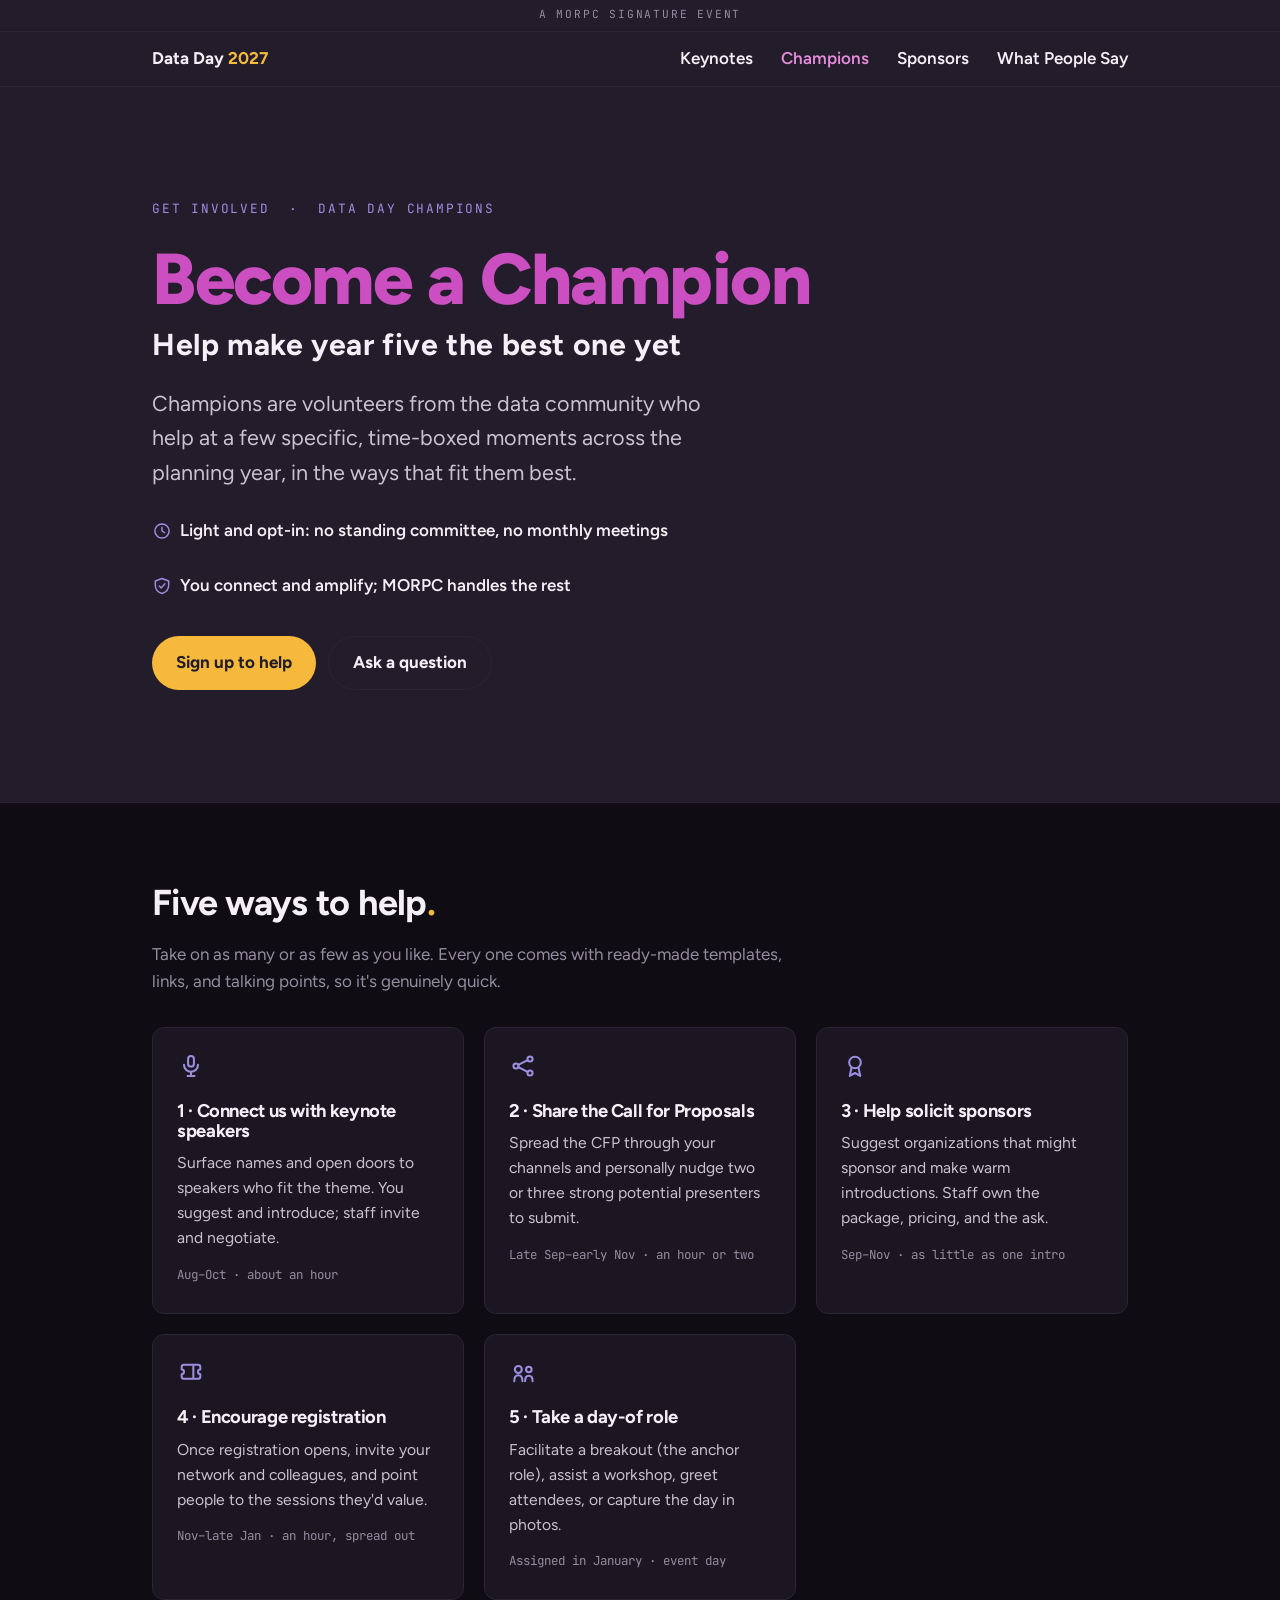
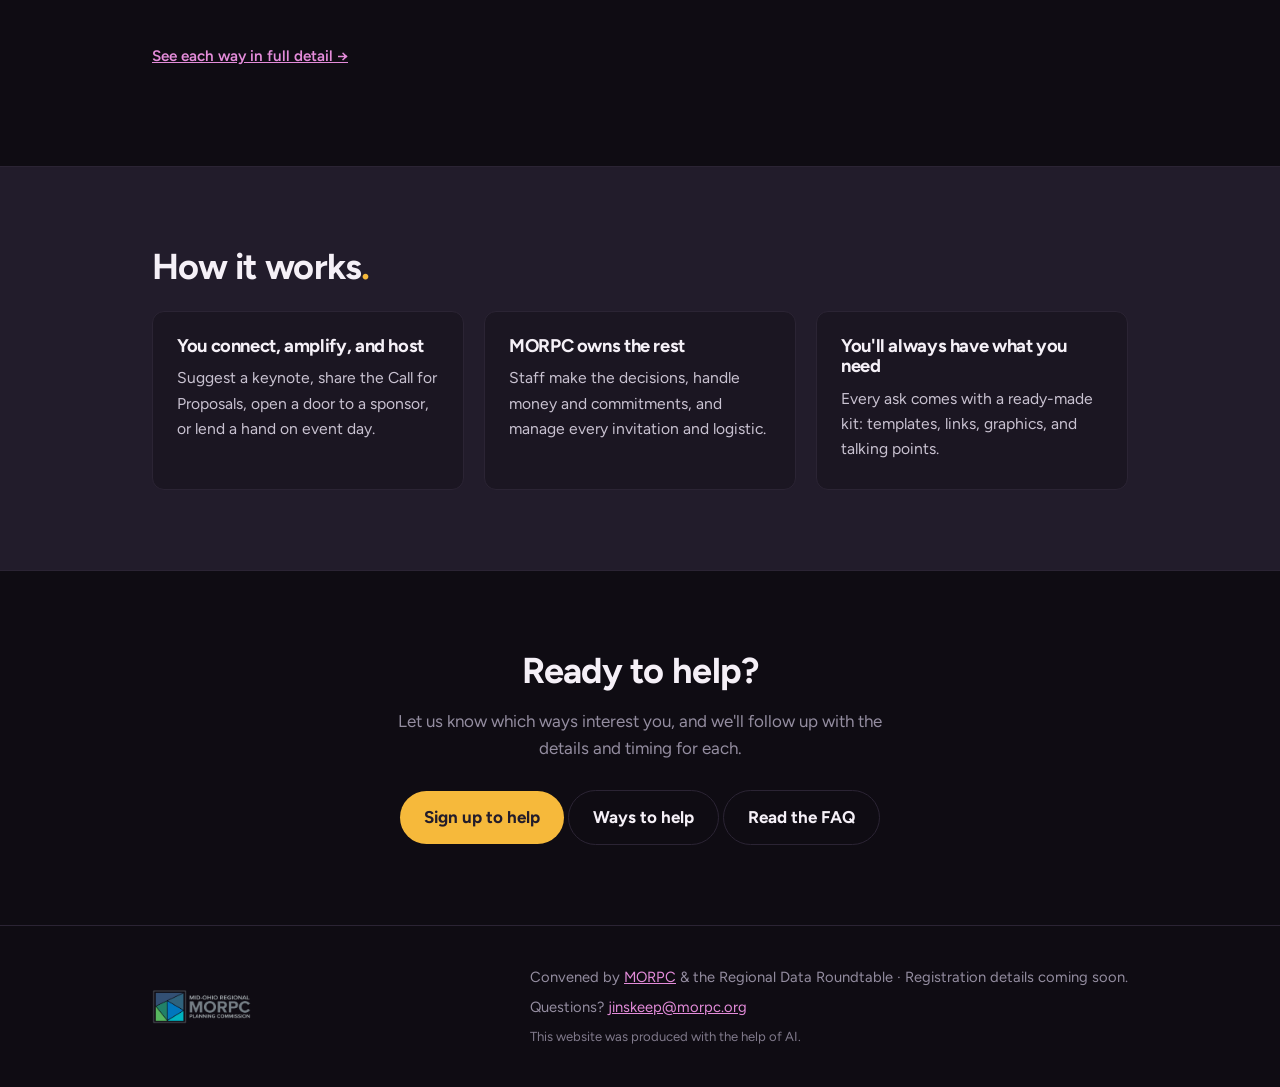
==== commit dc5d5509: "Tighten site copy: cut wordiness, add numeric callouts, remove em dashes - De-duplicate repeated aud" ====
--- a/docs/champions.html
+++ b/docs/champions.html
@@ -3,14 +3,14 @@
 <head>
   <meta charset="utf-8">
   <meta name="viewport" content="width=device-width, initial-scale=1">
-  <title>Champions — Data Day 2027</title>
-  <meta name="description" content="Become a Data Day 2027 Champion — a volunteer from Central Ohio's data community who helps at a few specific, time-boxed moments across the planning year. Five ways to help; sign up to get involved.">
+  <title>Champions · Data Day 2027</title>
+  <meta name="description" content="Become a Data Day 2027 Champion: a volunteer from Central Ohio's data community who helps at a few specific, time-boxed moments across the planning year. Five ways to help; sign up to get involved.">
   <meta name="theme-color" content="#221C2B">
   <link rel="icon" href="assets/favicon.svg" type="image/svg+xml">
 
   <meta property="og:type" content="website">
   <meta property="og:title" content="Become a Data Day 2027 Champion">
-  <meta property="og:description" content="Volunteers who help at a few key moments — connect, amplify, and host. Five ways to help.">
+  <meta property="og:description" content="Volunteers who help at a few key moments: connect, amplify, and host. Five ways to help.">
 
   <link rel="preconnect" href="https://fonts.googleapis.com">
   <link rel="preconnect" href="https://fonts.gstatic.com" crossorigin>
@@ -47,12 +47,12 @@
     <div class="wrap">
       <p class="eyebrow">Get involved &nbsp;·&nbsp; Data Day Champions</p>
       <h1>Become a Champion<span class="sub">Help make year five the best one yet</span></h1>
-      <p class="lede">Champions are volunteers from the data community who help at a few specific, time-boxed moments across the planning year — in the ways that fit them best.</p>
+      <p class="lede">Champions are volunteers from the data community who help at a few specific, time-boxed moments across the planning year, in the ways that fit them best.</p>
 
       <ul class="facts" style="max-width:none;">
         <li>
           <svg viewBox="0 0 24 24" fill="none" stroke="currentColor" stroke-width="1.75" stroke-linecap="round" stroke-linejoin="round" aria-hidden="true"><circle cx="12" cy="12" r="8.5"/><path d="M12 7.5V12L15 14"/></svg>
-          Light &amp; opt-in — no standing committee, no monthly meetings
+          Light and opt-in: no standing committee, no monthly meetings
         </li>
       </ul>
       <ul class="facts" style="max-width:none;">
@@ -73,7 +73,7 @@
   <section id="ways">
     <div class="wrap">
       <h2>Five ways to help<span class="tick">.</span></h2>
-      <p class="muted" style="max-width:60ch;">Take on as many or as few as you like. For every one, we provide the templates, links, and talking points — so it's genuinely quick.</p>
+      <p class="muted" style="max-width:60ch;">Take on as many or as few as you like. Every one comes with ready-made templates, links, and talking points, so it's genuinely quick.</p>
 
       <div class="grid auto" style="margin-top:2rem;">
         <article class="card">
@@ -100,7 +100,7 @@
         <article class="card">
           <svg viewBox="0 0 24 24" fill="none" stroke="currentColor" stroke-width="1.75" stroke-linecap="round" stroke-linejoin="round" aria-hidden="true"><path d="M4 9V7A2 2 0 0 1 6 5H18A2 2 0 0 1 20 7V9A2 2 0 0 0 20 13V15A2 2 0 0 1 18 17H6A2 2 0 0 1 4 15V13A2 2 0 0 0 4 9Z"/><path d="M14 6V16"/></svg>
           <h3>4 · Encourage registration</h3>
-          <p>Once registration opens, invite your network and colleagues — and point people to the sessions they'd value.</p>
+          <p>Once registration opens, invite your network and colleagues, and point people to the sessions they'd value.</p>
           <p class="meta">Nov–late Jan · an hour, spread out</p>
         </article>
 
@@ -152,7 +152,7 @@
   <!-- ============================ FOOTER ============================ -->
   <footer>
     <div class="wrap">
-      <a class="footer__morpc" href="https://www.morpc.org" target="_blank" rel="noopener" aria-label="Mid-Ohio Regional Planning Commission — morpc.org (opens in a new tab)">
+      <a class="footer__morpc" href="https://www.morpc.org" target="_blank" rel="noopener" aria-label="Mid-Ohio Regional Planning Commission, morpc.org (opens in a new tab)">
         <img src="assets/morpc-logo.png" alt="Mid-Ohio Regional Planning Commission (MORPC)">
       </a>
       <div class="footer__text">
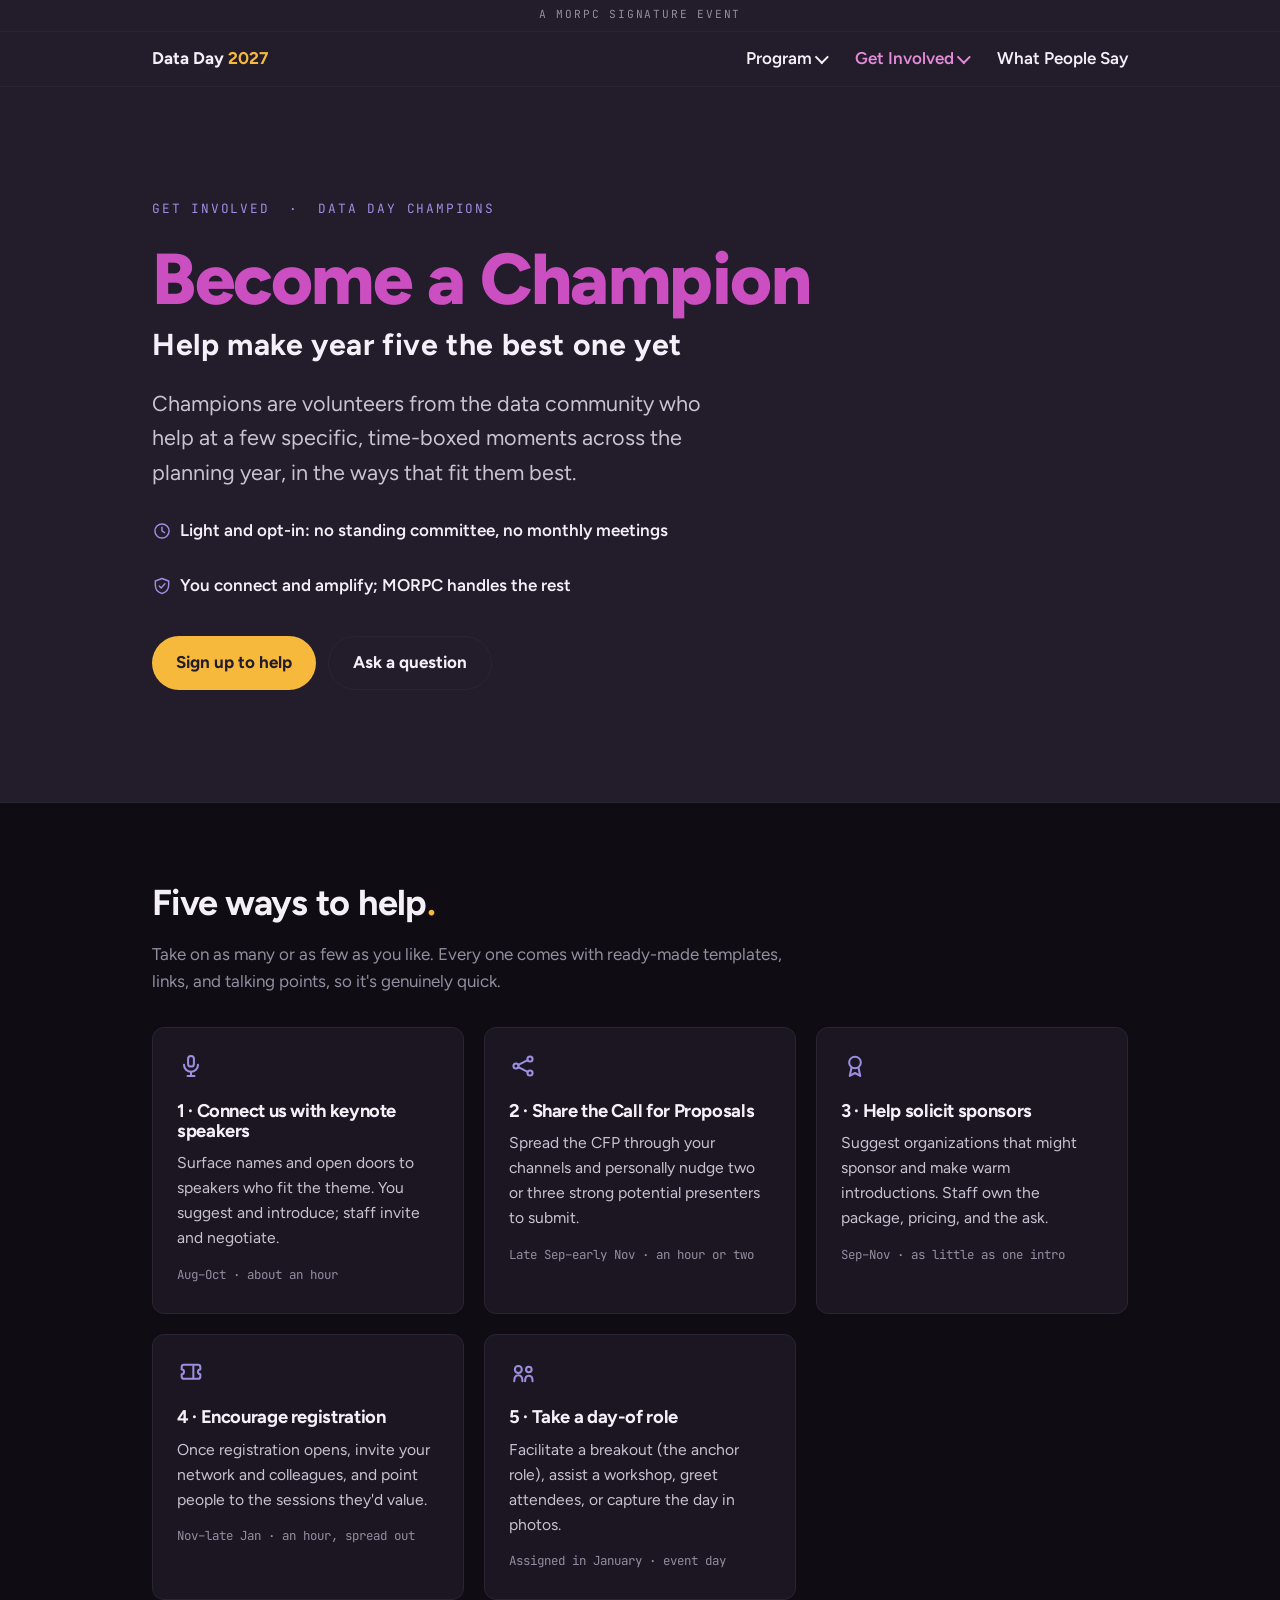
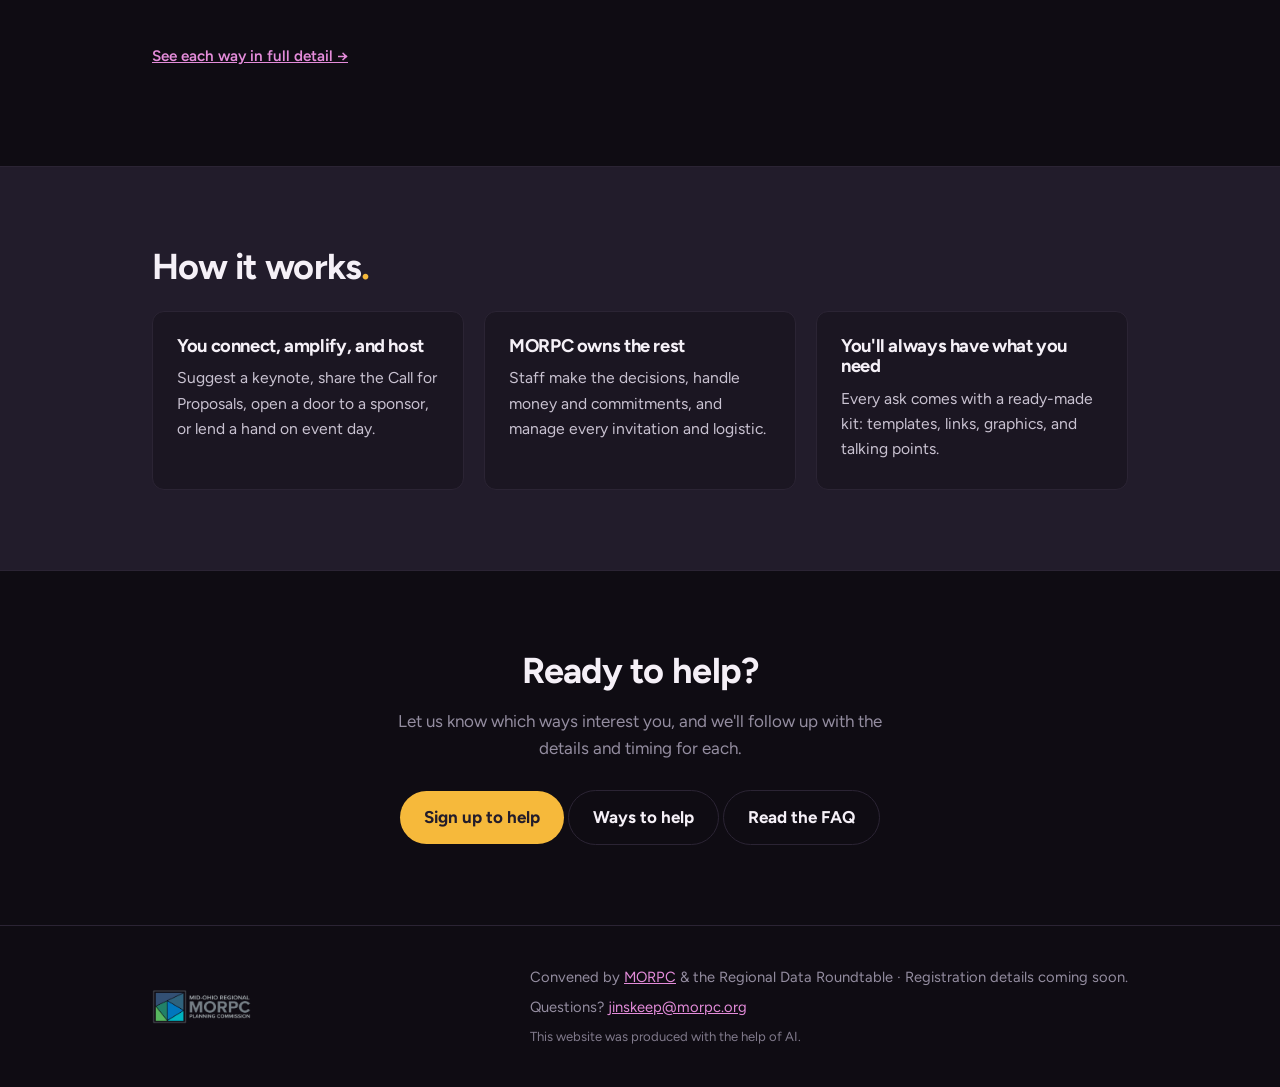
==== commit de17f1af: "Add accessible dropdown navigation Restructure the top nav into two dropdown menus plus a link: - Pr" ====
--- a/docs/champions.html
+++ b/docs/champions.html
@@ -34,10 +34,22 @@
         <span>Data Day <b>2027</b></span>
       </a>
       <nav class="topbar__nav" aria-label="Primary">
-        <a href="keynote.html">Keynotes</a>
-        <a href="champions.html" aria-current="page">Champions</a>
-        <a href="sponsors.html">Sponsors</a>
-        <a href="what-people-say.html">What People Say</a>
+        <div class="navitem navitem--menu">
+          <button type="button" class="navitem__btn" aria-expanded="false" aria-haspopup="true" aria-controls="menu-program">Program</button>
+          <div class="navmenu" id="menu-program" role="menu" aria-label="Program">
+            <span class="navmenu__item navmenu__item--disabled" role="menuitem" aria-disabled="true">Schedule <em>Coming soon</em></span>
+            <a class="navmenu__item" role="menuitem" href="keynote.html">Keynotes</a>
+            <span class="navmenu__item navmenu__item--disabled" role="menuitem" aria-disabled="true">Breakouts <em>Coming soon</em></span>
+          </div>
+        </div>
+        <div class="navitem navitem--menu">
+          <button type="button" class="navitem__btn is-active" aria-expanded="false" aria-haspopup="true" aria-controls="menu-involved">Get Involved</button>
+          <div class="navmenu" id="menu-involved" role="menu" aria-label="Get Involved">
+            <a class="navmenu__item" role="menuitem" href="sponsors.html">Sponsorship</a>
+            <a class="navmenu__item" role="menuitem" href="champions.html" aria-current="page">Champions</a>
+          </div>
+        </div>
+        <a class="navitem__link" href="what-people-say.html">What People Say</a>
       </nav>
     </div>
   </header>
@@ -162,5 +174,6 @@
       </div>
     </div>
   </footer>
+  <script src="nav.js" defer></script>
 </body>
 </html>
--- a/docs/styles.css
+++ b/docs/styles.css
@@ -96,9 +96,58 @@
 .topbar .wrap { display: flex; align-items: center; justify-content: space-between; flex-wrap: wrap; gap: 0.35rem 1.25rem; padding-block: 0.85rem; }
 .topbar__brand { display: flex; align-items: center; gap: 0.6rem; color: var(--fg); text-decoration: none; font-weight: 700; white-space: nowrap; }
 .topbar__brand b { color: var(--dd-gold-500); }
-.topbar__nav { display: flex; gap: clamp(1rem, 3vw, 1.75rem); }
-.topbar__nav a { color: var(--fg); text-decoration: none; font-weight: 600; }
-.topbar__nav a:hover, .topbar__nav a[aria-current="page"] { color: var(--dd-magenta-300); }
+.topbar__nav { display: flex; align-items: center; flex-wrap: wrap; gap: 0.35rem clamp(1rem, 3vw, 1.75rem); }
+
+/* Top-level items: plain links and dropdown trigger buttons share one look */
+.navitem--menu { position: relative; display: inline-flex; }
+.navitem__link,
+.navitem__btn {
+  color: var(--fg); text-decoration: none; font-weight: 600;
+  font-family: inherit; font-size: inherit; line-height: 1.6;
+}
+.navitem__btn {
+  display: inline-flex; align-items: center; gap: 0.35rem;
+  background: none; border: 0; padding: 0; cursor: pointer;
+}
+.navitem__btn::after {
+  content: ""; width: 0.45em; height: 0.45em; margin-top: -0.2em;
+  border-right: 2px solid currentColor; border-bottom: 2px solid currentColor;
+  transform: rotate(45deg); transition: transform .12s ease;
+}
+.navitem__btn[aria-expanded="true"]::after { transform: rotate(-135deg); margin-top: 0.1em; }
+.navitem__link:hover,
+.navitem__btn:hover,
+.navitem__btn.is-active,
+.navitem__link[aria-current="page"] { color: var(--dd-magenta-300); }
+
+/* Dropdown panel */
+.navmenu {
+  position: absolute; top: calc(100% + 0.55rem); left: 0; z-index: 30;
+  display: none; flex-direction: column; min-width: 12rem;
+  background: var(--dd-card); border: 1px solid var(--dd-border);
+  border-radius: 10px; padding: 0.4rem;
+  box-shadow: 0 14px 34px rgba(0, 0, 0, 0.4);
+}
+.navmenu[data-open="true"] { display: flex; }
+.navmenu__item {
+  display: flex; align-items: baseline; justify-content: space-between; gap: 0.9rem;
+  color: var(--fg); text-decoration: none; font-weight: 600; font-size: 0.98rem;
+  padding: 0.5rem 0.7rem; border-radius: 7px; white-space: nowrap;
+}
+a.navmenu__item:hover,
+a.navmenu__item:focus-visible { background: var(--dd-surface); color: var(--fg); }
+.navmenu__item[aria-current="page"] { color: var(--dd-magenta-300); }
+.navmenu__item--disabled { color: var(--dd-mist); cursor: default; }
+.navmenu__item em {
+  font-family: 'JetBrains Mono', ui-monospace, monospace;
+  font-style: normal; font-size: 0.66rem; letter-spacing: 0.06em;
+  text-transform: uppercase; color: var(--dd-mist);
+}
+
+/* When the top bar wraps on narrow screens, keep the right-most menu on-screen */
+@media (max-width: 34rem) {
+  .navitem--menu:last-of-type .navmenu { left: auto; right: 0; }
+}
 
 /* ---- Hero ---- */
 .hero {
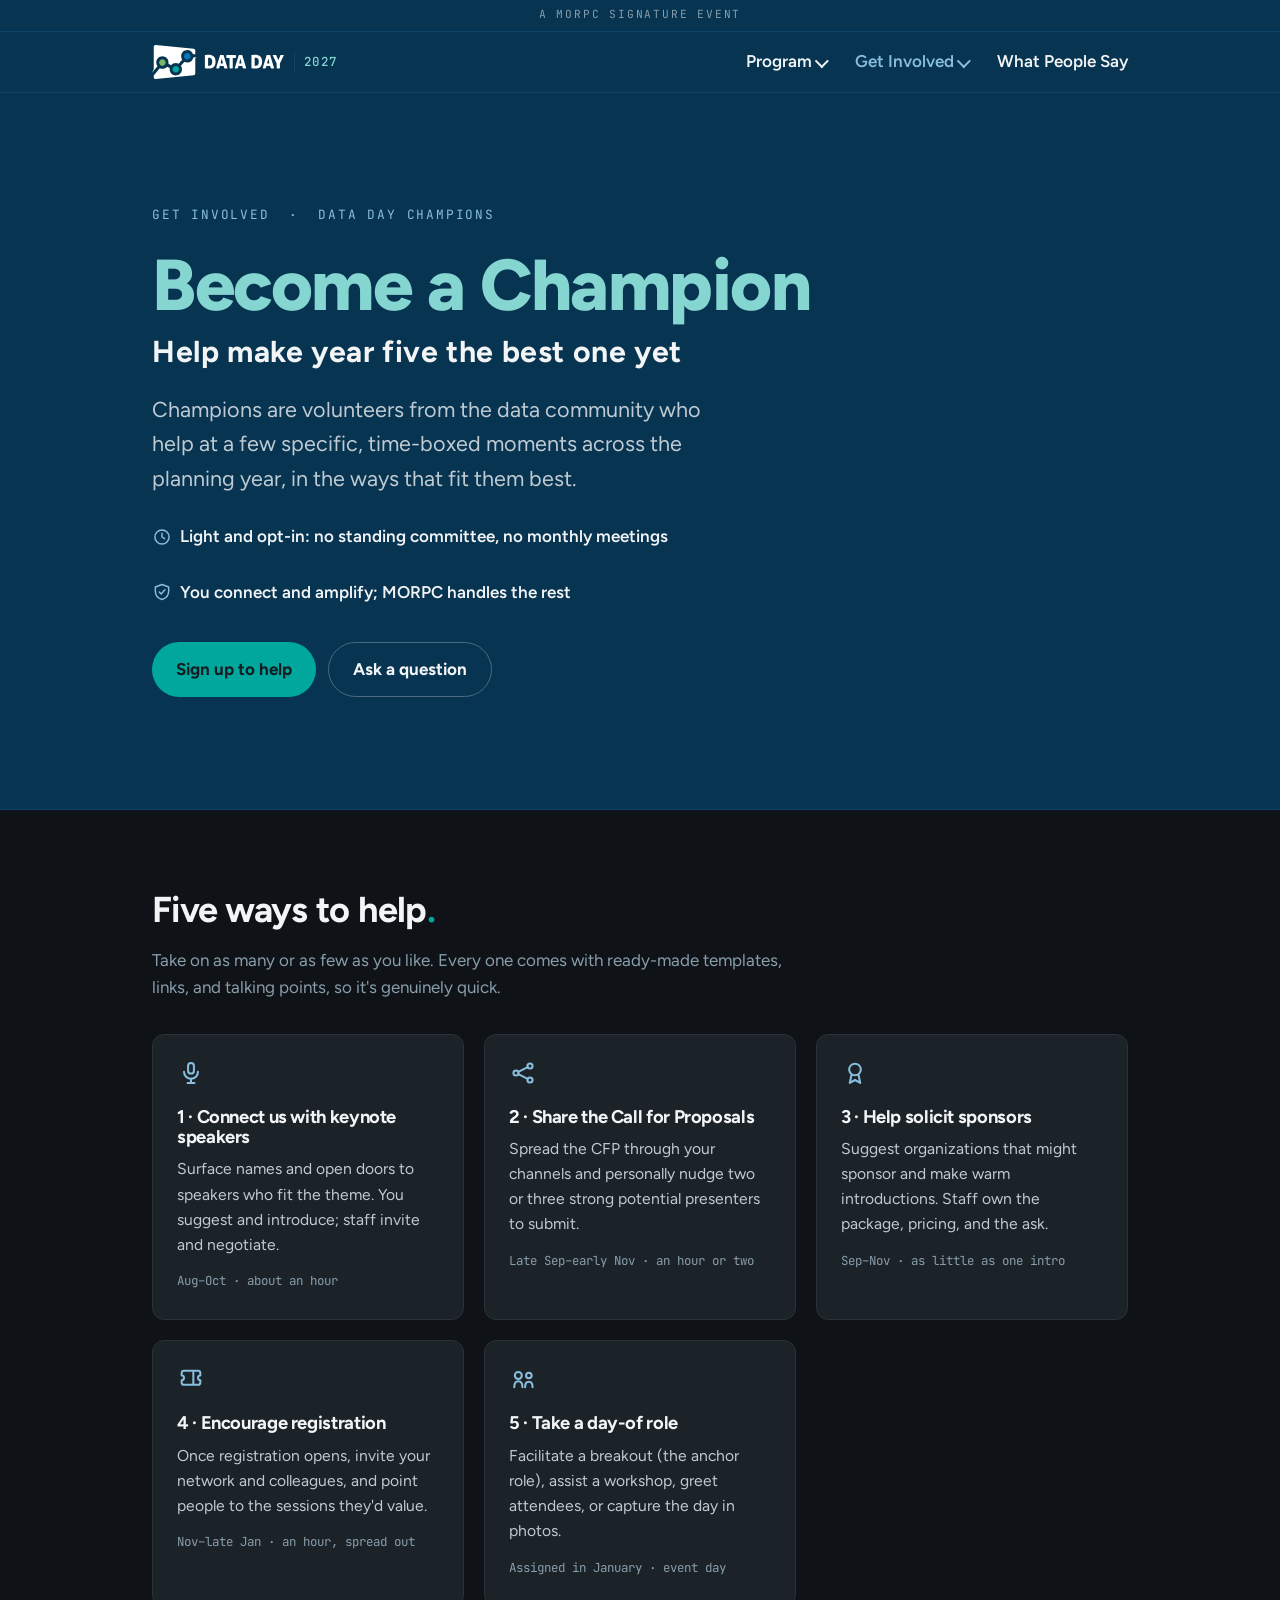
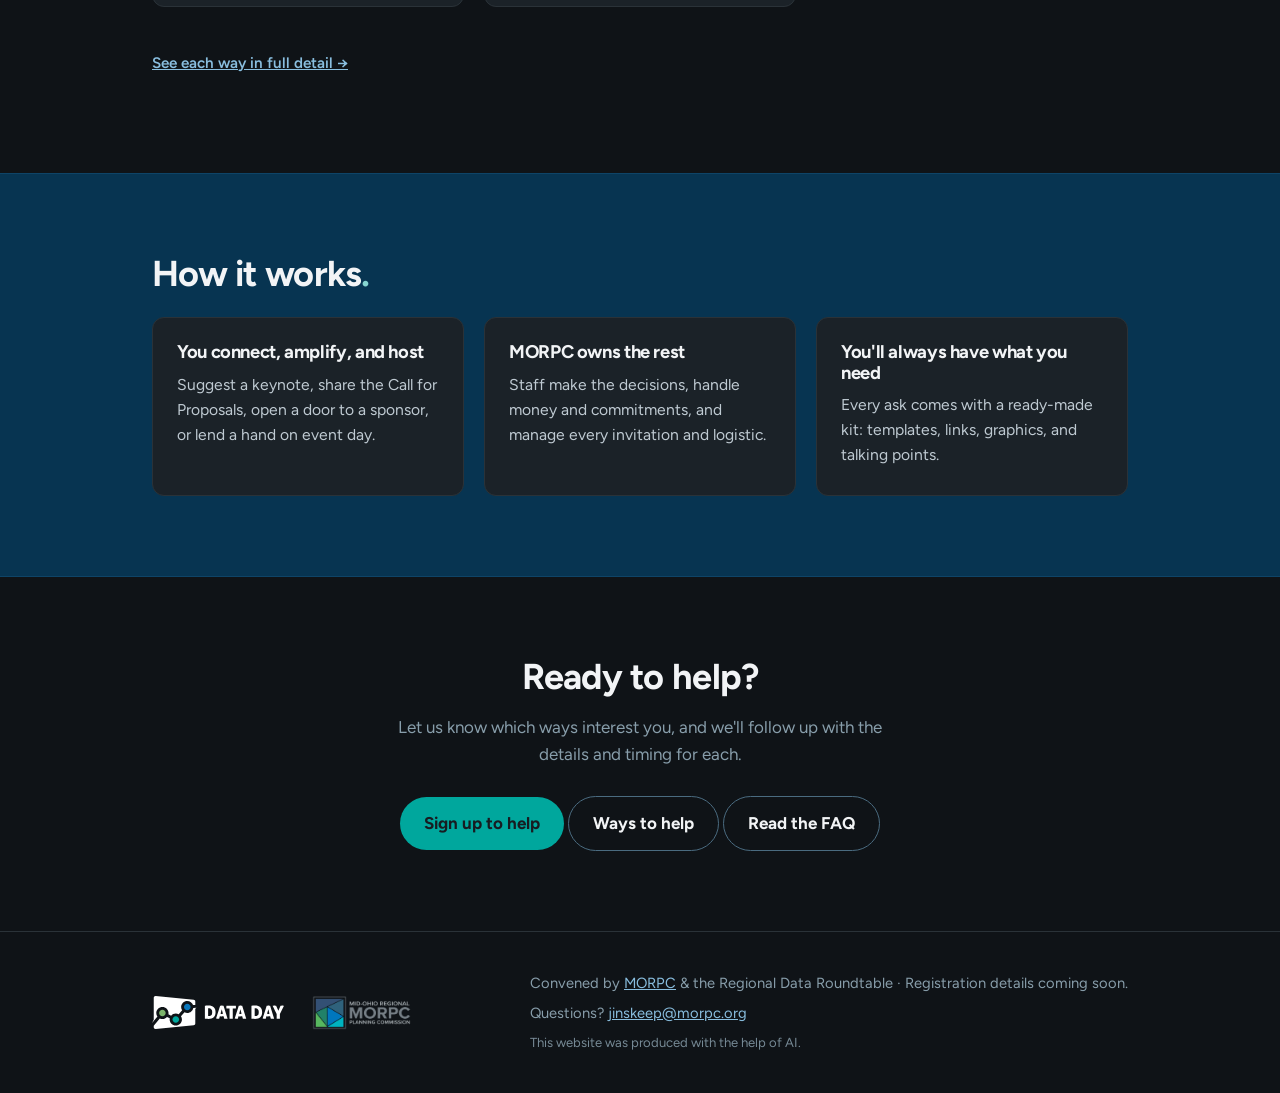
==== commit 9dfe533f: "Revert to the classic Data Day palette and logo Design review chose to keep the established Data Day" ====
--- a/docs/champions.html
+++ b/docs/champions.html
@@ -5,7 +5,7 @@
   <meta name="viewport" content="width=device-width, initial-scale=1">
   <title>Champions · Data Day 2027</title>
   <meta name="description" content="Become a Data Day 2027 Champion: a volunteer from Central Ohio's data community who helps at a few specific, time-boxed moments across the planning year. Five ways to help; sign up to get involved.">
-  <meta name="theme-color" content="#221C2B">
+  <meta name="theme-color" content="#073451">
   <link rel="icon" href="assets/favicon.svg" type="image/svg+xml">
 
   <meta property="og:type" content="website">
@@ -31,7 +31,8 @@
   <header class="topbar">
     <div class="wrap">
       <a class="topbar__brand" href="index.html">
-        <span>Data Day <b>2027</b></span>
+        <img class="topbar__logo" src="assets/datadaylogo-white.svg" alt="Data Day" width="692" height="175">
+        <span class="topbar__year">2027</span>
       </a>
       <nav class="topbar__nav" aria-label="Primary">
         <div class="navitem navitem--menu">
@@ -164,9 +165,14 @@
   <!-- ============================ FOOTER ============================ -->
   <footer>
     <div class="wrap">
-      <a class="footer__morpc" href="https://www.morpc.org" target="_blank" rel="noopener" aria-label="Mid-Ohio Regional Planning Commission, morpc.org (opens in a new tab)">
-        <img src="assets/morpc-logo.png" alt="Mid-Ohio Regional Planning Commission (MORPC)">
-      </a>
+      <div class="footer__logos">
+        <span class="footer__dd">
+          <img src="assets/datadaylogo-white.svg" alt="Data Day" width="692" height="175">
+        </span>
+        <a class="footer__morpc" href="https://www.morpc.org" target="_blank" rel="noopener" aria-label="Mid-Ohio Regional Planning Commission, morpc.org (opens in a new tab)">
+          <img src="assets/morpc-logo.png" alt="Mid-Ohio Regional Planning Commission (MORPC)">
+        </a>
+      </div>
       <div class="footer__text">
         <p>Convened by <a href="https://www.morpc.org" target="_blank" rel="noopener">MORPC</a> &amp; the Regional Data Roundtable · Registration details coming soon.</p>
         <p>Questions? <a href="mailto:jinskeep@morpc.org">jinskeep@morpc.org</a></p>
--- a/docs/styles.css
+++ b/docs/styles.css
@@ -1,36 +1,45 @@
 /* ==========================================================================
-   Data Day 2027 — site styles
-   Dark-first, mobile-first. Design tokens synced from ../Design/palette.css
+   Data Day 2027 site styles
+   Dark surfaces, mobile-first. Design tokens synced from ../Design/palette.css
    (kept inline here so GitHub Pages serves everything from /docs).
+   Palette: "Data Day Classic". Core hexes match Design/logo/.
    ========================================================================== */
 
 :root {
-  /* Signal Magenta (hero) */
-  --dd-magenta-300: #E48CDA;
-  --dd-magenta-500: #CB4FC0;
-  --dd-magenta-600: #7A2F71;
-  /* Route Indigo (secondary) */
-  --dd-indigo-300: #9C8FE0;
-  --dd-indigo-500: #6153C4;
-  /* Plot Gold (accent / forward motion) */
-  --dd-gold-500: #F6B93B;
-  --dd-gold-600: #B8790F;
+  /* Dark Blue (primary / bands) */
+  --dd-navy-200: #BFCAD2;
+  --dd-navy-300: #889EAB;
+  --dd-navy-400: #4A6B80;
+  --dd-navy-500: #073451;
+  --dd-navy-600: #05263C;
+  /* Blue (interactive) */
+  --dd-blue-300: #89BEDF;
+  --dd-blue-400: #4B9CCE;
+  --dd-blue-500: #0977BC;
+  /* Teal (accent / CTA) */
+  --dd-teal-300: #85D5D0;
+  --dd-teal-500: #00A79D;
+  /* Green (accent) */
+  --dd-green-300: #C0DBB7;
+  --dd-green-500: #7CB46A;
   /* Neutrals / surfaces */
-  --dd-cloud: #F5F0F7;
-  --dd-mist: #948DA0;
-  --dd-surface: #4A3F5C;
-  --dd-ink-void: #221C2B;
-  --dd-page: #0F0C13;
-  --dd-card: #1B1622;
-  --dd-border: #2B2434;
+  --dd-fog: #F2F4F6;
+  --dd-ink: #171C21;
+  --dd-ink-soft: #2A3238;
+  --dd-page: #0F1317;
+  --dd-card: #1B2228;
+  --dd-band: #073451;      /* nav, hero, venue bands */
+  --dd-border: #2A3238;    /* hairline on page / cards */
+  --dd-border-band: #0E4467; /* hairline on the navy bands */
 
   /* semantic aliases */
   --bg: var(--dd-page);
-  --fg: var(--dd-cloud);
-  --fg-muted: var(--dd-mist);
-  --accent: var(--dd-gold-500);
-  --hero: var(--dd-magenta-500);
-  --link: var(--dd-magenta-300);
+  --fg: var(--dd-fog);
+  --fg-muted: var(--dd-navy-300);   /* Slate is too dark on these surfaces */
+  --body: var(--dd-navy-200);       /* secondary body copy */
+  --accent: var(--dd-teal-500);
+  --hero: var(--dd-teal-300);
+  --link: var(--dd-blue-300);       /* Blue 500 fails on dark; 300 is 9.3:1 */
 
   --maxw: 68rem;
   --pad: clamp(1.25rem, 5vw, 3.5rem);
@@ -61,7 +70,7 @@
 /* Skip link for keyboard users */
 .skip-link {
   position: absolute; left: -999px; top: 0;
-  background: var(--dd-gold-500); color: var(--dd-ink-void);
+  background: var(--dd-teal-500); color: var(--dd-ink);
   padding: 0.5rem 1rem; border-radius: 0 0 8px 0; font-weight: 700; z-index: 10;
 }
 .skip-link:focus { left: 0; }
@@ -75,27 +84,34 @@
   padding: 0.8rem 1.5rem; transition: transform .12s ease, filter .12s ease;
 }
 .btn:hover { transform: translateY(-1px); filter: brightness(1.05); }
-.btn-primary { background: var(--dd-gold-500); color: var(--dd-ink-void); } /* AAA on dark */
+.btn-primary { background: var(--dd-teal-500); color: var(--dd-ink); } /* Ink on Teal 500 = 5.7:1 */
 .btn-ghost {
   background: transparent; color: var(--fg);
-  border: 1.5px solid var(--dd-border);
+  border: 1.5px solid var(--dd-navy-400);
 }
 
 /* ---- MORPC signature strip (above nav) ---- */
-.sig-strip { background: var(--dd-ink-void); border-bottom: 1px solid var(--dd-border); }
+.sig-strip { background: var(--dd-band); border-bottom: 1px solid var(--dd-border-band); }
 .sig-strip .wrap { display: flex; justify-content: center; padding-block: 0.4rem; }
 .sig-strip a, .sig-strip span {
   font-family: 'JetBrains Mono', ui-monospace, monospace;
   font-size: 0.7rem; letter-spacing: 0.16em; text-transform: uppercase;
-  color: var(--dd-mist); text-decoration: none;
-}
-.sig-strip a:hover { color: var(--dd-magenta-300); }
+  color: var(--dd-navy-300); text-decoration: none;
+}
+.sig-strip a:hover { color: var(--dd-blue-300); }
 
 /* ---- Top nav ---- */
-.topbar { background: var(--dd-ink-void); border-bottom: 1px solid var(--dd-border); }
+.topbar { background: var(--dd-band); border-bottom: 1px solid var(--dd-border-band); }
 .topbar .wrap { display: flex; align-items: center; justify-content: space-between; flex-wrap: wrap; gap: 0.35rem 1.25rem; padding-block: 0.85rem; }
 .topbar__brand { display: flex; align-items: center; gap: 0.6rem; color: var(--fg); text-decoration: none; font-weight: 700; white-space: nowrap; }
-.topbar__brand b { color: var(--dd-gold-500); }
+.topbar__logo { width: clamp(104px, 18vw, 132px); height: auto; display: block; }
+.topbar__year {
+  font-family: 'JetBrains Mono', ui-monospace, monospace;
+  font-size: 0.78rem; letter-spacing: 0.1em; font-weight: 500;
+  color: var(--dd-teal-300); padding-left: 0.6rem;
+  border-left: 1px solid var(--dd-border-band);
+}
+.topbar__brand b { color: var(--dd-teal-300); }
 .topbar__nav { display: flex; align-items: center; flex-wrap: wrap; gap: 0.35rem clamp(1rem, 3vw, 1.75rem); }
 
 /* Top-level items: plain links and dropdown trigger buttons share one look */
@@ -118,7 +134,7 @@
 .navitem__link:hover,
 .navitem__btn:hover,
 .navitem__btn.is-active,
-.navitem__link[aria-current="page"] { color: var(--dd-magenta-300); }
+.navitem__link[aria-current="page"] { color: var(--dd-blue-300); }
 
 /* Dropdown panel */
 .navmenu {
@@ -135,13 +151,13 @@
   padding: 0.5rem 0.7rem; border-radius: 7px; white-space: nowrap;
 }
 a.navmenu__item:hover,
-a.navmenu__item:focus-visible { background: var(--dd-surface); color: var(--fg); }
-.navmenu__item[aria-current="page"] { color: var(--dd-magenta-300); }
-.navmenu__item--disabled { color: var(--dd-mist); cursor: default; }
+a.navmenu__item:focus-visible { background: var(--dd-ink-soft); color: var(--fg); }
+.navmenu__item[aria-current="page"] { color: var(--dd-blue-300); }
+.navmenu__item--disabled { color: var(--dd-navy-300); cursor: default; }
 .navmenu__item em {
   font-family: 'JetBrains Mono', ui-monospace, monospace;
   font-style: normal; font-size: 0.66rem; letter-spacing: 0.06em;
-  text-transform: uppercase; color: var(--dd-mist);
+  text-transform: uppercase; color: var(--dd-navy-300);
 }
 
 /* When the top bar wraps on narrow screens, keep the right-most menu on-screen */
@@ -151,14 +167,14 @@
 
 /* ---- Hero ---- */
 .hero {
-  background: var(--dd-ink-void);
-  border-bottom: 1px solid var(--dd-border);
+  background: var(--dd-band);
+  border-bottom: 1px solid var(--dd-border-band);
   padding-block: clamp(3.5rem, 10vw, 7rem);
 }
 .hero .eyebrow {
   font-family: 'JetBrains Mono', ui-monospace, monospace;
   font-size: 0.8rem; letter-spacing: 0.14em; text-transform: uppercase;
-  color: var(--dd-indigo-300); margin: 0 0 1.25rem;
+  color: var(--dd-blue-300); margin: 0 0 1.25rem;
 }
 .hero__mark { width: clamp(64px, 12vw, 104px); height: auto; margin-bottom: 1.5rem; }
 /* Mark + title share one row (horizontal lockup) */
@@ -170,17 +186,17 @@
   color: var(--hero);
 }
 .hero h1 .sub { display: block; color: var(--fg); font-size: 0.42em; font-weight: 700; letter-spacing: 0.02em; margin-top: 0.6rem; }
-.hero .lede { font-size: clamp(1.05rem, 2.5vw, 1.35rem); color: #C9C2D1; max-width: 42ch; margin: 1.5rem 0 0; }
+.hero .lede { font-size: clamp(1.05rem, 2.5vw, 1.35rem); color: var(--dd-navy-200); max-width: 42ch; margin: 1.5rem 0 0; }
 .hero .facts { display: flex; flex-wrap: wrap; gap: 0.6rem 1.5rem; margin: 1.75rem 0 0; padding: 0; list-style: none; }
 .hero .facts li { display: flex; align-items: center; gap: 0.5rem; font-weight: 600; }
-.hero .facts .num { color: var(--dd-gold-500); }
-.hero .facts svg { width: 20px; height: 20px; color: var(--dd-indigo-300); flex: none; }
+.hero .facts .num { color: var(--dd-teal-300); }
+.hero .facts svg { width: 20px; height: 20px; color: var(--dd-blue-300); flex: none; }
 .hero .cta { display: flex; flex-wrap: wrap; gap: 0.75rem; margin-top: 2.25rem; }
 
 /* ---- Sections ---- */
 section { padding-block: clamp(3rem, 8vw, 5rem); }
 section h2 { font-size: clamp(1.6rem, 4vw, 2.25rem); color: var(--fg); }
-section h2 .tick { color: var(--dd-gold-500); }
+section h2 .tick { color: var(--dd-teal-500); }
 .muted { color: var(--fg-muted); }
 .grid { display: grid; gap: 1.25rem; grid-template-columns: 1fr; }
 @media (min-width: 40rem) { .grid.cols-3 { grid-template-columns: repeat(3, 1fr); } }
@@ -190,31 +206,31 @@
   background: var(--dd-card); border: 1px solid var(--dd-border);
   border-radius: var(--radius); padding: 1.5rem 1.5rem 1.75rem;
 }
-.card svg { width: 28px; height: 28px; color: var(--dd-indigo-300); margin-bottom: 0.75rem; }
+.card svg { width: 28px; height: 28px; color: var(--dd-blue-300); margin-bottom: 0.75rem; }
 .card h3 { font-size: 1.15rem; color: var(--fg); }
-.card p { margin: 0; color: #C9C2D1; font-size: 0.98rem; }
-.card .meta { margin-top: 0.9rem; font-family: 'JetBrains Mono', ui-monospace, monospace; font-size: 0.78rem; color: var(--dd-mist); }
+.card p { margin: 0; color: var(--dd-navy-200); font-size: 0.98rem; }
+.card .meta { margin-top: 0.9rem; font-family: 'JetBrains Mono', ui-monospace, monospace; font-size: 0.78rem; color: var(--dd-navy-300); }
 
 /* Whole-card links (Get involved) */
 .card--link { text-decoration: none; color: inherit; display: block; transition: border-color .12s ease, transform .12s ease; }
-.card--link:hover { border-color: var(--dd-magenta-500); transform: translateY(-2px); }
-.card__more { display: inline-block; margin-top: 1rem; color: var(--dd-magenta-300); font-weight: 600; font-size: 0.95rem; }
-.card--link:hover .card__more { color: var(--dd-magenta-500); }
+.card--link:hover { border-color: var(--dd-teal-500); transform: translateY(-2px); }
+.card__more { display: inline-block; margin-top: 1rem; color: var(--dd-blue-300); font-weight: 600; font-size: 0.95rem; }
+.card--link:hover .card__more { color: var(--dd-teal-500); }
 
 /* ---- Ways to help: per-way key/value meta ---- */
-.way ul { margin: 0 0 0.5rem; padding-left: 1.15rem; color: #C9C2D1; }
+.way ul { margin: 0 0 0.5rem; padding-left: 1.15rem; color: var(--dd-navy-200); }
 .way ul li { margin-bottom: 0.35rem; }
-.way ul li::marker { color: var(--dd-indigo-300); }
+.way ul li::marker { color: var(--dd-blue-300); }
 .kv { margin: 1.1rem 0 0; }
 .kv > div { display: grid; grid-template-columns: 6.5rem 1fr; gap: 0.15rem 0.9rem; padding: 0.5rem 0; border-top: 1px solid var(--dd-border); }
-.kv dt { font-family: 'JetBrains Mono', ui-monospace, monospace; font-size: 0.68rem; text-transform: uppercase; letter-spacing: 0.08em; color: var(--dd-indigo-300); padding-top: 0.15rem; }
-.kv dd { margin: 0; color: #C9C2D1; font-size: 0.95rem; }
+.kv dt { font-family: 'JetBrains Mono', ui-monospace, monospace; font-size: 0.68rem; text-transform: uppercase; letter-spacing: 0.08em; color: var(--dd-blue-300); padding-top: 0.15rem; }
+.kv dd { margin: 0; color: var(--dd-navy-200); font-size: 0.95rem; }
 
 /* ---- FAQ ---- */
 .faq { margin: 1rem 0 2.5rem; max-width: 74ch; }
 .faq__item + .faq__item { margin-top: 1.6rem; padding-top: 1.6rem; border-top: 1px solid var(--dd-border); }
 .faq__q { font-size: 1.1rem; color: var(--fg); margin: 0 0 0.5rem; }
-.faq__a { margin: 0; color: #C9C2D1; }
+.faq__a { margin: 0; color: var(--dd-navy-200); }
 
 /* ---- Sponsor wall (placeholder slots until logos sign on) ---- */
 .sponsor-wall { display: grid; grid-template-columns: repeat(2, 1fr); gap: 1rem; margin-top: 1.75rem; }
@@ -224,20 +240,24 @@
   min-height: 96px; padding: 1rem;
   border: 1px dashed var(--dd-border); border-radius: var(--radius);
   background: var(--dd-card);
-  color: var(--dd-mist); font-size: 0.85rem; font-weight: 600;
+  color: var(--dd-navy-300); font-size: 0.85rem; font-weight: 600;
 }
 
 /* ---- Venue ---- */
-.venue { background: var(--dd-ink-void); border-block: 1px solid var(--dd-border); }
-.venue address { font-style: normal; color: #C9C2D1; margin: 0.5rem 0 1.25rem; }
+.venue { background: var(--dd-band); border-block: 1px solid var(--dd-border-band); }
+.venue h2 .tick { color: var(--dd-teal-300); }
+.venue address { font-style: normal; color: var(--dd-navy-200); margin: 0.5rem 0 1.25rem; }
 
 /* ---- Footer ---- */
 footer { padding-block: 2.5rem; border-top: 1px solid var(--dd-border); }
 footer .wrap { display: flex; flex-wrap: wrap; gap: 1.5rem 2rem; justify-content: space-between; align-items: center; }
 footer p { margin: 0; color: var(--fg-muted); font-size: 0.92rem; }
 footer a { color: var(--link); }
+.footer__logos { display: flex; align-items: center; gap: 1.75rem; flex-wrap: wrap; }
 .footer__morpc { display: inline-flex; flex: none; }
 .footer__morpc img { width: 100px; height: auto; }
+.footer__dd { display: inline-flex; flex: none; }
+.footer__dd img { width: 132px; height: auto; }
 .footer__text { display: flex; flex-direction: column; gap: 0.4rem; }
 
 /* ---- Stat tiles (What people say) ---- */
@@ -246,9 +266,9 @@
   background: var(--dd-card); border: 1px solid var(--dd-border);
   border-radius: var(--radius); padding: 1.6rem 1.25rem; text-align: center;
 }
-.stat__num { font-size: clamp(2.4rem, 6vw, 3.25rem); font-weight: 800; line-height: 1; color: var(--dd-gold-500); letter-spacing: -0.02em; }
-.stat__num small { font-size: 0.42em; font-weight: 700; color: var(--dd-mist); letter-spacing: 0; }
-.stat__label { margin-top: 0.7rem; color: #C9C2D1; font-size: 0.95rem; line-height: 1.4; }
+.stat__num { font-size: clamp(2.4rem, 6vw, 3.25rem); font-weight: 800; line-height: 1; color: var(--dd-teal-500); letter-spacing: -0.02em; }
+.stat__num small { font-size: 0.42em; font-weight: 700; color: var(--dd-navy-300); letter-spacing: 0; }
+.stat__label { margin-top: 0.7rem; color: var(--dd-navy-200); font-size: 0.95rem; line-height: 1.4; }
 .stat__label b { color: var(--fg); font-weight: 700; }
 
 /* ---- Pull quotes ---- */
@@ -257,11 +277,11 @@
 .quote {
   break-inside: avoid; -webkit-column-break-inside: avoid;
   background: var(--dd-card); border: 1px solid var(--dd-border);
-  border-left: 3px solid var(--dd-magenta-500); border-radius: var(--radius);
+  border-left: 3px solid var(--dd-teal-500); border-radius: var(--radius);
   padding: 1.25rem 1.4rem; margin: 0 0 1.25rem;
 }
 .quote p { margin: 0 0 0.75rem; color: var(--fg); font-size: 1.02rem; }
-.quote cite { color: var(--dd-indigo-300); font-style: normal; font-size: 0.74rem; font-family: 'JetBrains Mono', ui-monospace, monospace; letter-spacing: 0.08em; text-transform: uppercase; }
+.quote cite { color: var(--dd-blue-300); font-style: normal; font-size: 0.74rem; font-family: 'JetBrains Mono', ui-monospace, monospace; letter-spacing: 0.08em; text-transform: uppercase; }
 
 /* Respect reduced motion */
 @media (prefers-reduced-motion: reduce) {
